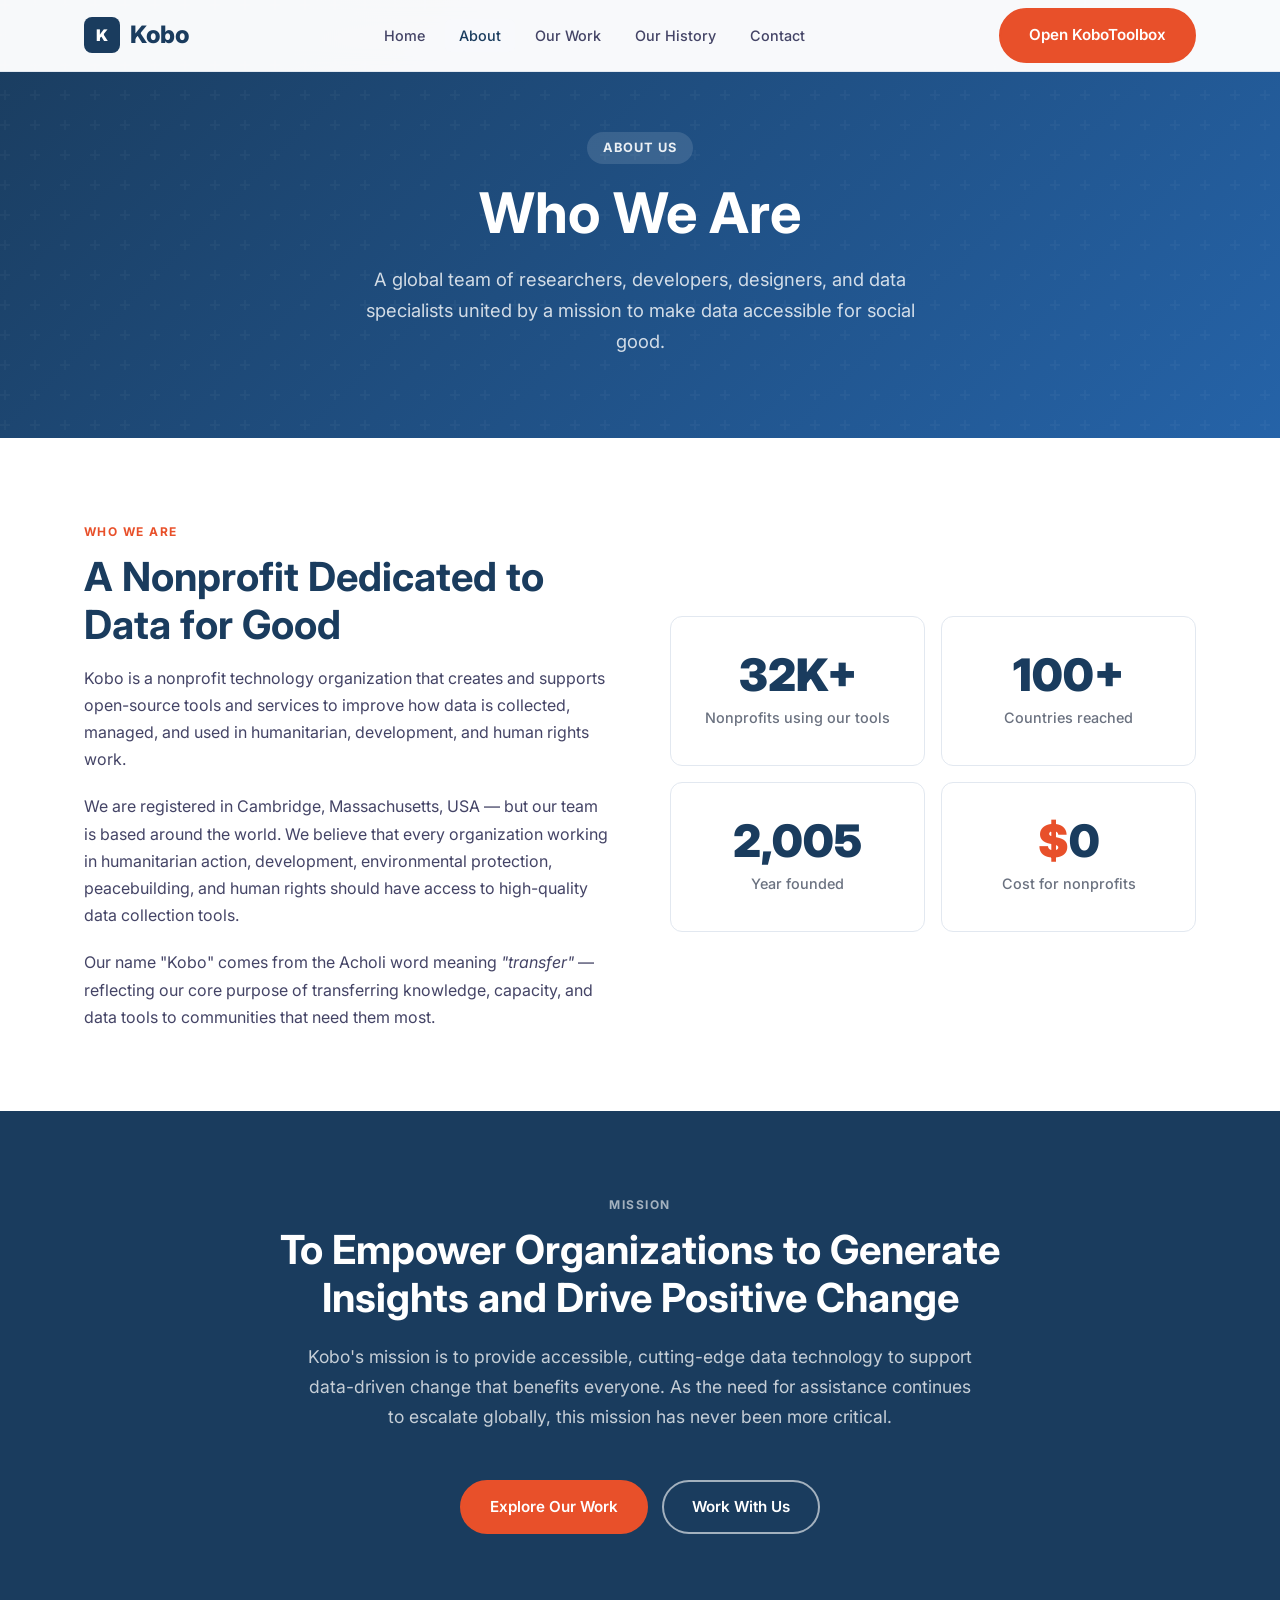
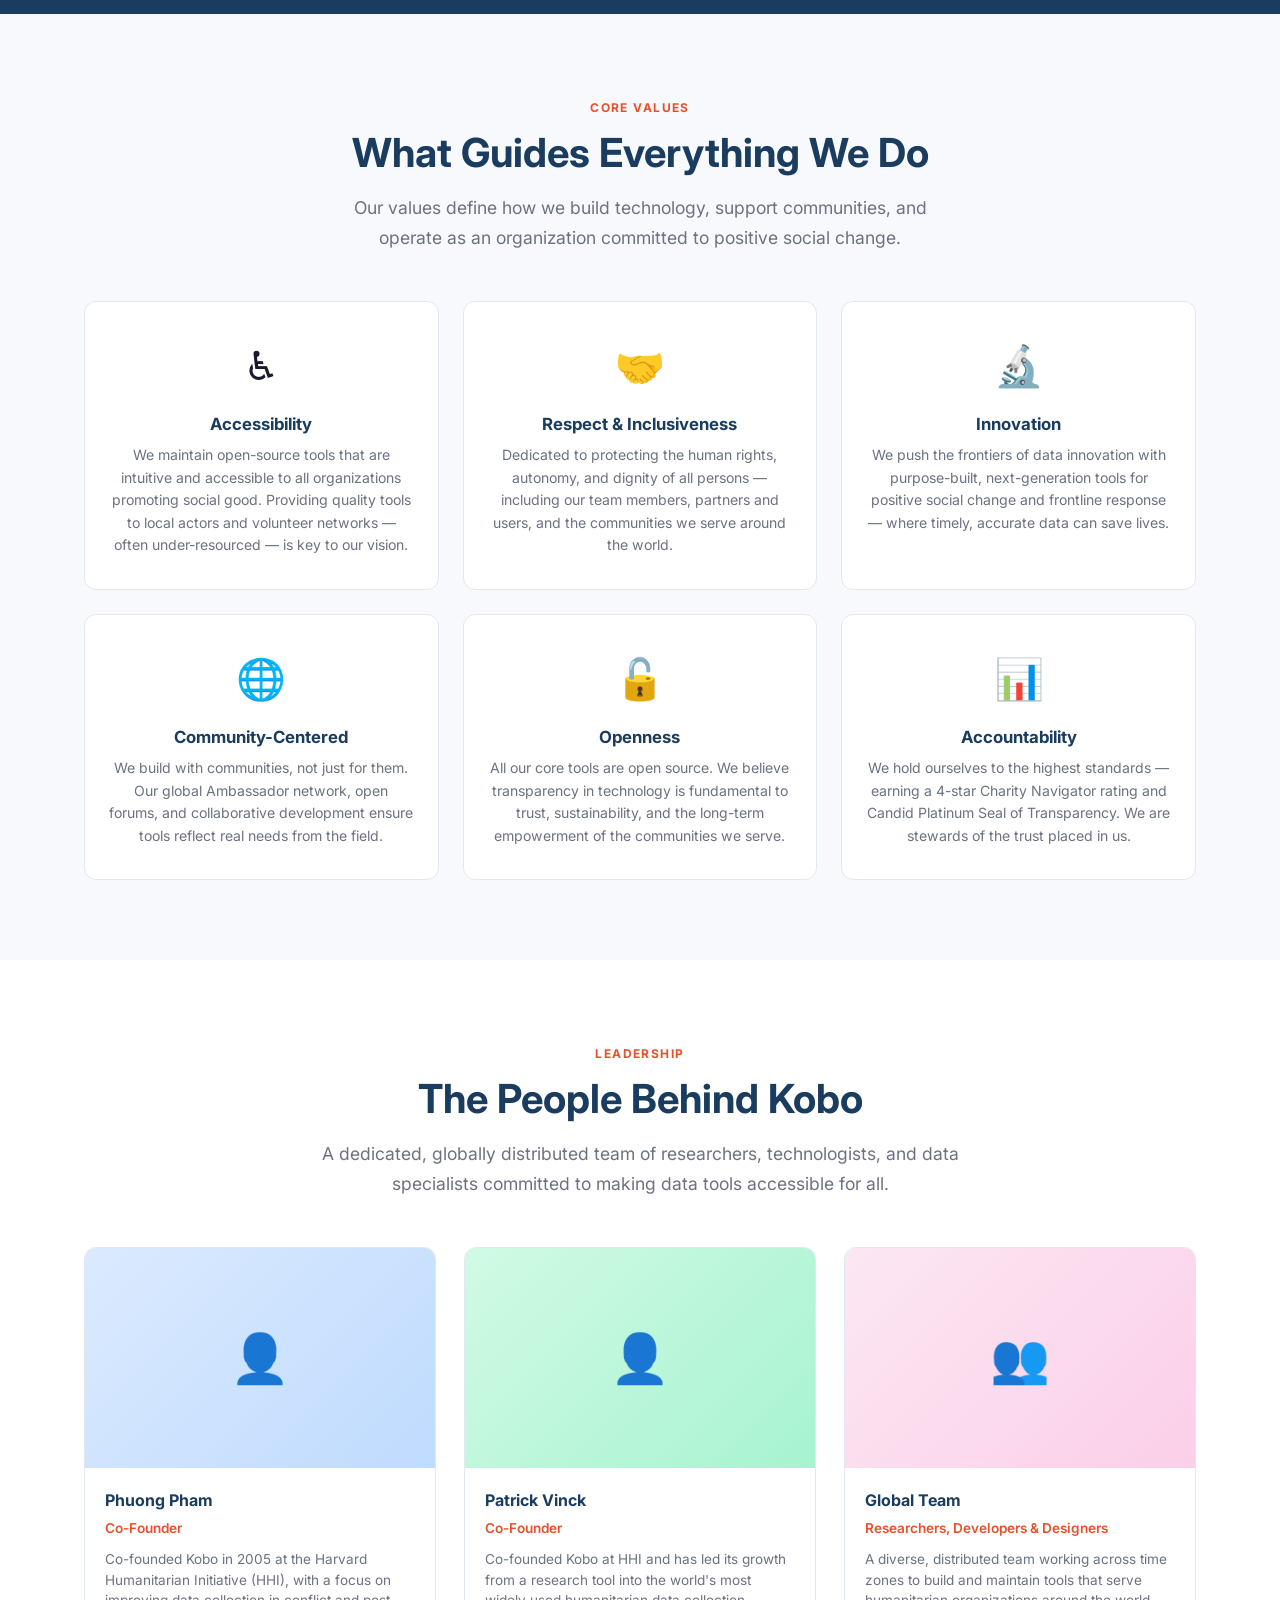
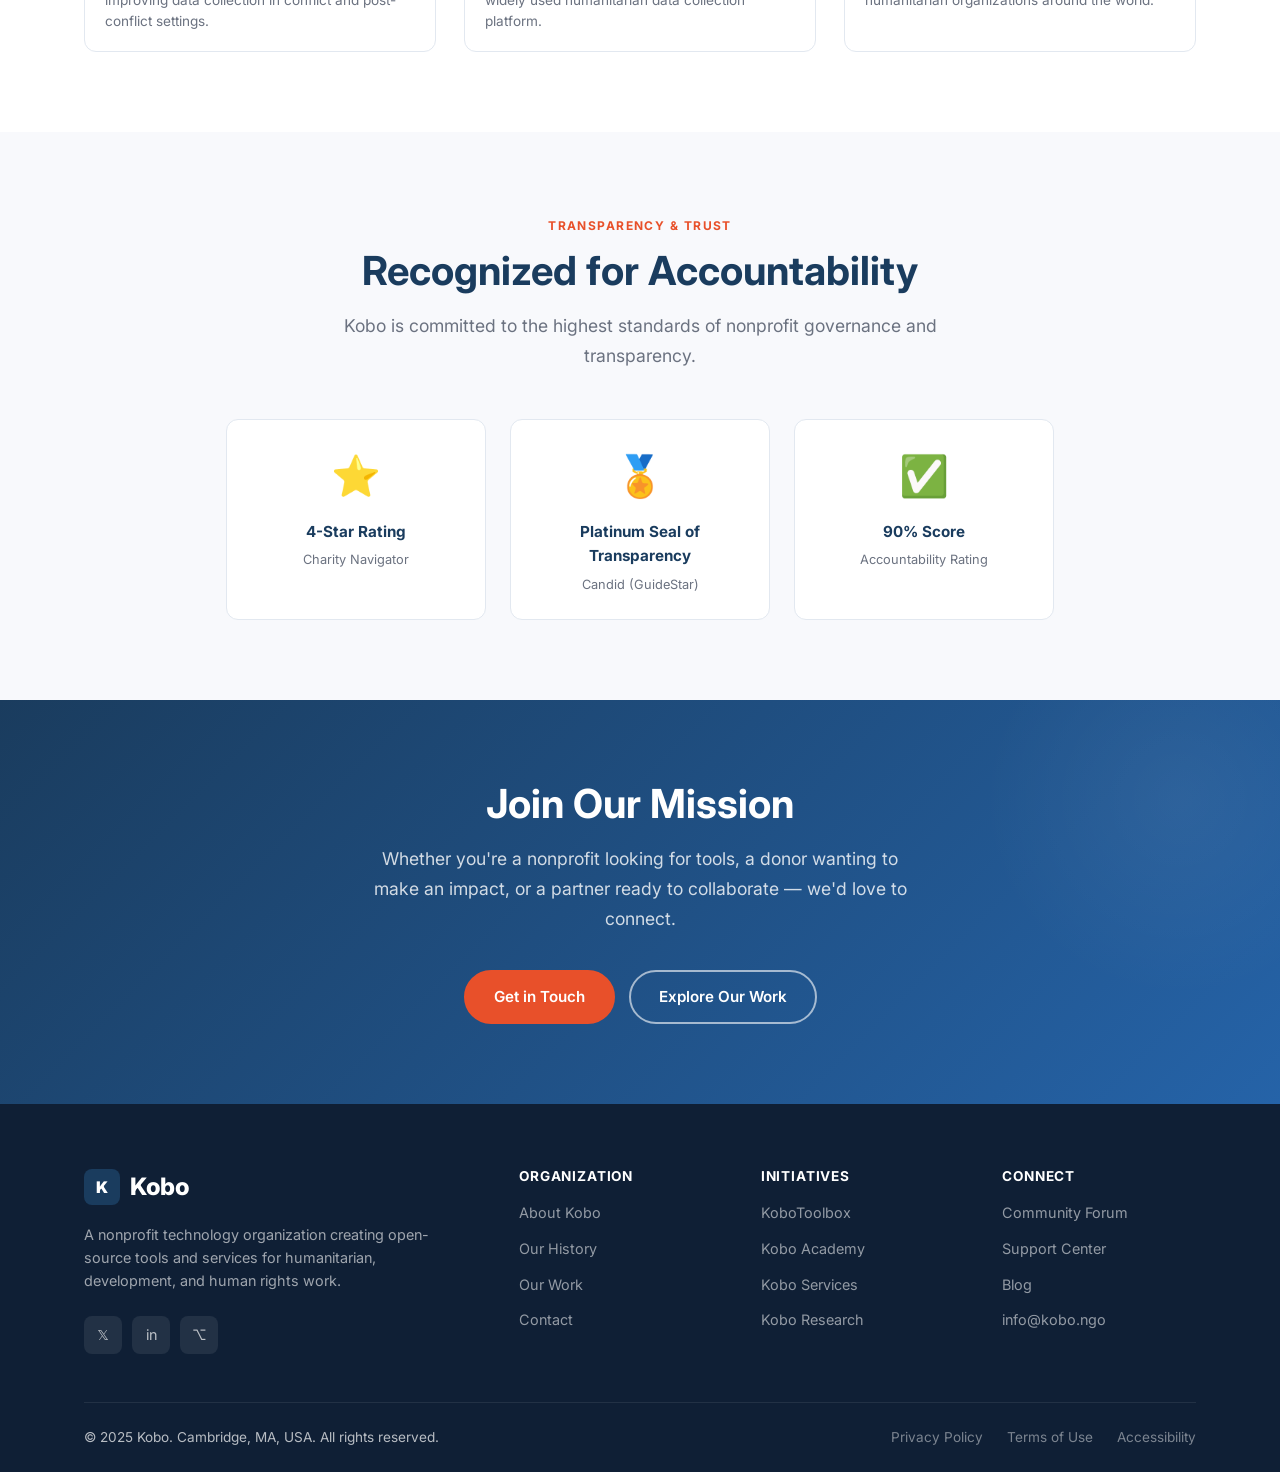
==== about.html @ 96805c30 "Build Kobo NGO website based on kobo.ngo content Multi-page static website with 5 pages matching the" ====
<!DOCTYPE html>
<html lang="en">
<head>
  <meta charset="UTF-8" />
  <meta name="viewport" content="width=device-width, initial-scale=1.0" />
  <title>About | Kobo — Data Technology for Social Good</title>
  <meta name="description" content="Learn about Kobo — a global nonprofit technology organization driving data-informed change in humanitarian, development, and human rights work." />
  <link rel="preconnect" href="https://fonts.googleapis.com" />
  <link href="https://fonts.googleapis.com/css2?family=Inter:wght@400;500;600;700;800;900&display=swap" rel="stylesheet" />
  <link rel="stylesheet" href="styles.css" />
</head>
<body>

  <!-- ===== NAVIGATION ===== -->
  <nav class="nav" id="nav">
    <div class="container nav-inner">
      <a href="index.html" class="nav-logo">
        <div class="nav-logo-icon">K</div>
        Kobo
      </a>
      <ul class="nav-links">
        <li><a href="index.html">Home</a></li>
        <li><a href="about.html" class="active">About</a></li>
        <li><a href="our-work.html">Our Work</a></li>
        <li><a href="history.html">Our History</a></li>
        <li><a href="contact.html">Contact</a></li>
      </ul>
      <div class="nav-cta">
        <a href="https://www.kobotoolbox.org" target="_blank" class="btn btn-primary">Open KoboToolbox</a>
      </div>
      <button class="nav-hamburger" id="hamburger" aria-label="Toggle navigation">
        <span></span><span></span><span></span>
      </button>
    </div>
  </nav>
  <div class="nav-mobile" id="mobileNav">
    <ul>
      <li><a href="index.html">Home</a></li>
      <li><a href="about.html">About</a></li>
      <li><a href="our-work.html">Our Work</a></li>
      <li><a href="history.html">Our History</a></li>
      <li><a href="contact.html">Contact</a></li>
    </ul>
    <a href="https://www.kobotoolbox.org" target="_blank" class="btn btn-primary">Open KoboToolbox</a>
  </div>

  <!-- ===== PAGE HERO ===== -->
  <section class="page-hero">
    <div class="container">
      <span class="page-hero-label">About Us</span>
      <h1>Who We Are</h1>
      <p>A global team of researchers, developers, designers, and data specialists united by a mission to make data accessible for social good.</p>
    </div>
  </section>

  <!-- ===== ABOUT INTRO ===== -->
  <section class="section">
    <div class="container">
      <div style="display: grid; grid-template-columns: 1fr 1fr; gap: 60px; align-items: center;">
        <div>
          <span class="section-label">Who We Are</span>
          <h2 class="section-heading">A Nonprofit Dedicated to Data for Good</h2>
          <p style="margin-bottom: 20px;">
            Kobo is a nonprofit technology organization that creates and supports open-source tools and services to improve how data is collected, managed, and used in humanitarian, development, and human rights work.
          </p>
          <p style="margin-bottom: 20px;">
            We are registered in Cambridge, Massachusetts, USA — but our team is based around the world. We believe that every organization working in humanitarian action, development, environmental protection, peacebuilding, and human rights should have access to high-quality data collection tools.
          </p>
          <p>
            Our name "Kobo" comes from the Acholi word meaning <em>"transfer"</em> — reflecting our core purpose of transferring knowledge, capacity, and data tools to communities that need them most.
          </p>
        </div>
        <div style="display: grid; grid-template-columns: 1fr 1fr; gap: 16px;">
          <div class="stat-card reveal">
            <div class="stat-number">32<span>K+</span></div>
            <div class="stat-label">Nonprofits using our tools</div>
          </div>
          <div class="stat-card reveal">
            <div class="stat-number">100<span>+</span></div>
            <div class="stat-label">Countries reached</div>
          </div>
          <div class="stat-card reveal">
            <div class="stat-number">2005</div>
            <div class="stat-label">Year founded</div>
          </div>
          <div class="stat-card reveal">
            <div class="stat-number"><span>$</span>0</div>
            <div class="stat-label">Cost for nonprofits</div>
          </div>
        </div>
      </div>
    </div>
  </section>

  <!-- ===== MISSION ===== -->
  <section class="section section--dark">
    <div class="container text-center">
      <span class="section-label" style="color: rgba(255,255,255,0.6);">Mission</span>
      <h2 style="color:#fff; max-width: 740px; margin: 0 auto 20px;">
        To Empower Organizations to Generate Insights and Drive Positive Change
      </h2>
      <p style="color: rgba(255,255,255,0.75); font-size: 1.1rem; max-width: 680px; margin: 0 auto 48px;">
        Kobo's mission is to provide accessible, cutting-edge data technology to support data-driven change that benefits everyone. As the need for assistance continues to escalate globally, this mission has never been more critical.
      </p>
      <div style="display: flex; gap: 14px; justify-content: center; flex-wrap: wrap;">
        <a href="our-work.html" class="btn btn-primary">Explore Our Work</a>
        <a href="contact.html" class="btn btn-outline-white">Work With Us</a>
      </div>
    </div>
  </section>

  <!-- ===== VALUES ===== -->
  <section class="section section--bg">
    <div class="container text-center">
      <span class="section-label">Core Values</span>
      <h2 class="section-heading">What Guides Everything We Do</h2>
      <p class="section-subheading">
        Our values define how we build technology, support communities, and operate as an organization committed to positive social change.
      </p>
      <div class="values-grid">
        <div class="value-card reveal">
          <div class="value-icon">♿</div>
          <h3 class="value-title">Accessibility</h3>
          <p class="value-description">
            We maintain open-source tools that are intuitive and accessible to all organizations promoting social good. Providing quality tools to local actors and volunteer networks — often under-resourced — is key to our vision.
          </p>
        </div>
        <div class="value-card reveal">
          <div class="value-icon">🤝</div>
          <h3 class="value-title">Respect &amp; Inclusiveness</h3>
          <p class="value-description">
            Dedicated to protecting the human rights, autonomy, and dignity of all persons — including our team members, partners and users, and the communities we serve around the world.
          </p>
        </div>
        <div class="value-card reveal">
          <div class="value-icon">🔬</div>
          <h3 class="value-title">Innovation</h3>
          <p class="value-description">
            We push the frontiers of data innovation with purpose-built, next-generation tools for positive social change and frontline response — where timely, accurate data can save lives.
          </p>
        </div>
        <div class="value-card reveal">
          <div class="value-icon">🌐</div>
          <h3 class="value-title">Community-Centered</h3>
          <p class="value-description">
            We build with communities, not just for them. Our global Ambassador network, open forums, and collaborative development ensure tools reflect real needs from the field.
          </p>
        </div>
        <div class="value-card reveal">
          <div class="value-icon">🔓</div>
          <h3 class="value-title">Openness</h3>
          <p class="value-description">
            All our core tools are open source. We believe transparency in technology is fundamental to trust, sustainability, and the long-term empowerment of the communities we serve.
          </p>
        </div>
        <div class="value-card reveal">
          <div class="value-icon">📊</div>
          <h3 class="value-title">Accountability</h3>
          <p class="value-description">
            We hold ourselves to the highest standards — earning a 4-star Charity Navigator rating and Candid Platinum Seal of Transparency. We are stewards of the trust placed in us.
          </p>
        </div>
      </div>
    </div>
  </section>

  <!-- ===== LEADERSHIP ===== -->
  <section class="section">
    <div class="container">
      <div class="text-center" style="margin-bottom: 48px;">
        <span class="section-label">Leadership</span>
        <h2 class="section-heading">The People Behind Kobo</h2>
        <p class="section-subheading">
          A dedicated, globally distributed team of researchers, technologists, and data specialists committed to making data tools accessible for all.
        </p>
      </div>
      <div class="team-grid">
        <div class="team-card reveal">
          <div class="team-card-img" style="background: linear-gradient(135deg, #dbeafe, #bfdbfe);">👤</div>
          <div class="team-card-body">
            <div class="team-card-name">Phuong Pham</div>
            <div class="team-card-role">Co-Founder</div>
            <p class="team-card-bio">
              Co-founded Kobo in 2005 at the Harvard Humanitarian Initiative (HHI), with a focus on improving data collection in conflict and post-conflict settings.
            </p>
          </div>
        </div>
        <div class="team-card reveal">
          <div class="team-card-img" style="background: linear-gradient(135deg, #d1fae5, #a7f3d0);">👤</div>
          <div class="team-card-body">
            <div class="team-card-name">Patrick Vinck</div>
            <div class="team-card-role">Co-Founder</div>
            <p class="team-card-bio">
              Co-founded Kobo at HHI and has led its growth from a research tool into the world's most widely used humanitarian data collection platform.
            </p>
          </div>
        </div>
        <div class="team-card reveal">
          <div class="team-card-img" style="background: linear-gradient(135deg, #fce7f3, #fbcfe8);">👥</div>
          <div class="team-card-body">
            <div class="team-card-name">Global Team</div>
            <div class="team-card-role">Researchers, Developers &amp; Designers</div>
            <p class="team-card-bio">
              A diverse, distributed team working across time zones to build and maintain tools that serve humanitarian organizations around the world.
            </p>
          </div>
        </div>
      </div>
    </div>
  </section>

  <!-- ===== CERTIFICATIONS ===== -->
  <section class="section section--bg">
    <div class="container text-center">
      <span class="section-label">Transparency &amp; Trust</span>
      <h2 class="section-heading">Recognized for Accountability</h2>
      <p class="section-subheading">
        Kobo is committed to the highest standards of nonprofit governance and transparency.
      </p>
      <div class="cert-grid">
        <div class="cert-card reveal">
          <div class="cert-icon">⭐</div>
          <div class="cert-title">4-Star Rating</div>
          <div class="cert-subtitle">Charity Navigator</div>
        </div>
        <div class="cert-card reveal">
          <div class="cert-icon">🏅</div>
          <div class="cert-title">Platinum Seal of Transparency</div>
          <div class="cert-subtitle">Candid (GuideStar)</div>
        </div>
        <div class="cert-card reveal">
          <div class="cert-icon">✅</div>
          <div class="cert-title">90% Score</div>
          <div class="cert-subtitle">Accountability Rating</div>
        </div>
      </div>
    </div>
  </section>

  <!-- ===== CTA ===== -->
  <section class="cta-section">
    <div class="container">
      <h2>Join Our Mission</h2>
      <p>Whether you're a nonprofit looking for tools, a donor wanting to make an impact, or a partner ready to collaborate — we'd love to connect.</p>
      <div class="cta-actions">
        <a href="contact.html" class="btn btn-primary">Get in Touch</a>
        <a href="our-work.html" class="btn btn-outline-white">Explore Our Work</a>
      </div>
    </div>
  </section>

  <!-- ===== FOOTER ===== -->
  <footer class="footer">
    <div class="container">
      <div class="footer-grid">
        <div class="footer-brand">
          <a href="index.html" class="nav-logo">
            <div class="nav-logo-icon">K</div>
            Kobo
          </a>
          <p>A nonprofit technology organization creating open-source tools and services for humanitarian, development, and human rights work.</p>
          <div class="footer-social">
            <a href="https://twitter.com/KoboToolbox" target="_blank" title="Twitter/X">𝕏</a>
            <a href="https://www.linkedin.com/company/kobotoolbox" target="_blank" title="LinkedIn">in</a>
            <a href="https://github.com/kobotoolbox" target="_blank" title="GitHub">⌥</a>
          </div>
        </div>
        <div class="footer-col">
          <h5>Organization</h5>
          <ul>
            <li><a href="about.html">About Kobo</a></li>
            <li><a href="history.html">Our History</a></li>
            <li><a href="our-work.html">Our Work</a></li>
            <li><a href="contact.html">Contact</a></li>
          </ul>
        </div>
        <div class="footer-col">
          <h5>Initiatives</h5>
          <ul>
            <li><a href="https://www.kobotoolbox.org" target="_blank">KoboToolbox</a></li>
            <li><a href="our-work.html#kobo-academy">Kobo Academy</a></li>
            <li><a href="our-work.html#kobo-services">Kobo Services</a></li>
            <li><a href="our-work.html#kobo-research">Kobo Research</a></li>
          </ul>
        </div>
        <div class="footer-col">
          <h5>Connect</h5>
          <ul>
            <li><a href="https://community.kobotoolbox.org" target="_blank">Community Forum</a></li>
            <li><a href="https://support.kobotoolbox.org" target="_blank">Support Center</a></li>
            <li><a href="https://www.kobotoolbox.org/blog" target="_blank">Blog</a></li>
            <li><a href="contact.html">info@kobo.ngo</a></li>
          </ul>
        </div>
      </div>
      <div class="footer-bottom">
        <span>© 2025 Kobo. Cambridge, MA, USA. All rights reserved.</span>
        <div class="footer-bottom-links">
          <a href="#">Privacy Policy</a>
          <a href="#">Terms of Use</a>
          <a href="#">Accessibility</a>
        </div>
      </div>
    </div>
  </footer>

  <script src="script.js"></script>
</body>
</html>
---- styles.css ----
/* ===========================
   Kobo NGO Website Styles
   =========================== */

:root {
  --primary: #1a3c5e;
  --primary-light: #2563a8;
  --accent: #e8502a;
  --accent-light: #f07050;
  --text-dark: #1a1a2e;
  --text-mid: #444466;
  --text-light: #6b7280;
  --bg-light: #f8f9fc;
  --bg-white: #ffffff;
  --border: #e2e8f0;
  --shadow: 0 4px 24px rgba(26, 60, 94, 0.08);
  --shadow-lg: 0 12px 40px rgba(26, 60, 94, 0.14);
  --radius: 12px;
  --radius-sm: 6px;
  --transition: 0.25s ease;
  --max-width: 1160px;
  --nav-height: 72px;
}

*, *::before, *::after {
  box-sizing: border-box;
  margin: 0;
  padding: 0;
}

html {
  scroll-behavior: smooth;
}

body {
  font-family: 'Inter', 'Segoe UI', system-ui, -apple-system, sans-serif;
  color: var(--text-dark);
  background: var(--bg-white);
  line-height: 1.6;
  -webkit-font-smoothing: antialiased;
}

a {
  color: inherit;
  text-decoration: none;
}

img {
  max-width: 100%;
  display: block;
}

/* ===========================
   Typography
   =========================== */

h1, h2, h3, h4, h5 {
  line-height: 1.2;
  font-weight: 700;
}

h1 { font-size: clamp(2rem, 5vw, 3.5rem); }
h2 { font-size: clamp(1.6rem, 3.5vw, 2.5rem); }
h3 { font-size: clamp(1.2rem, 2.5vw, 1.6rem); }
h4 { font-size: 1.1rem; }

p {
  color: var(--text-mid);
  font-size: 1rem;
  line-height: 1.7;
}

/* ===========================
   Layout Utilities
   =========================== */

.container {
  max-width: var(--max-width);
  margin: 0 auto;
  padding: 0 24px;
}

.section {
  padding: 80px 0;
}

.section--bg {
  background: var(--bg-light);
}

.section--dark {
  background: var(--primary);
  color: #fff;
}

.section--dark p {
  color: rgba(255,255,255,0.8);
}

.section-label {
  display: inline-block;
  font-size: 0.75rem;
  font-weight: 700;
  letter-spacing: 0.12em;
  text-transform: uppercase;
  color: var(--accent);
  margin-bottom: 12px;
}

.section-heading {
  color: var(--primary);
  margin-bottom: 16px;
}

.section--dark .section-heading {
  color: #fff;
}

.section-subheading {
  font-size: 1.1rem;
  color: var(--text-light);
  max-width: 640px;
  margin-bottom: 48px;
}

.section--dark .section-subheading {
  color: rgba(255,255,255,0.75);
}

.text-center {
  text-align: center;
}

.text-center .section-subheading {
  margin-left: auto;
  margin-right: auto;
}

/* ===========================
   Buttons
   =========================== */

.btn {
  display: inline-flex;
  align-items: center;
  gap: 8px;
  padding: 13px 28px;
  border-radius: 50px;
  font-weight: 600;
  font-size: 0.95rem;
  cursor: pointer;
  border: 2px solid transparent;
  transition: all var(--transition);
  white-space: nowrap;
}

.btn-primary {
  background: var(--accent);
  color: #fff;
  border-color: var(--accent);
}

.btn-primary:hover {
  background: var(--accent-light);
  border-color: var(--accent-light);
  transform: translateY(-2px);
  box-shadow: 0 8px 20px rgba(232, 80, 42, 0.35);
}

.btn-outline {
  background: transparent;
  color: var(--primary);
  border-color: var(--primary);
}

.btn-outline:hover {
  background: var(--primary);
  color: #fff;
  transform: translateY(-2px);
}

.btn-outline-white {
  background: transparent;
  color: #fff;
  border-color: rgba(255,255,255,0.6);
}

.btn-outline-white:hover {
  background: rgba(255,255,255,0.12);
  border-color: #fff;
}

/* ===========================
   Navigation
   =========================== */

.nav {
  position: fixed;
  top: 0;
  left: 0;
  right: 0;
  z-index: 1000;
  height: var(--nav-height);
  background: rgba(255,255,255,0.97);
  backdrop-filter: blur(12px);
  border-bottom: 1px solid var(--border);
  transition: box-shadow var(--transition);
}

.nav.scrolled {
  box-shadow: var(--shadow);
}

.nav-inner {
  display: flex;
  align-items: center;
  justify-content: space-between;
  height: 100%;
}

.nav-logo {
  display: flex;
  align-items: center;
  gap: 10px;
  font-weight: 800;
  font-size: 1.5rem;
  color: var(--primary);
  letter-spacing: -0.02em;
}

.nav-logo-icon {
  width: 36px;
  height: 36px;
  background: var(--primary);
  border-radius: 8px;
  display: flex;
  align-items: center;
  justify-content: center;
  color: #fff;
  font-size: 1rem;
  font-weight: 900;
}

.nav-links {
  display: flex;
  align-items: center;
  gap: 6px;
  list-style: none;
}

.nav-links a {
  padding: 8px 14px;
  border-radius: var(--radius-sm);
  font-size: 0.9rem;
  font-weight: 500;
  color: var(--text-mid);
  transition: all var(--transition);
}

.nav-links a:hover,
.nav-links a.active {
  color: var(--primary);
  background: var(--bg-light);
}

.nav-cta {
  display: flex;
  align-items: center;
  gap: 12px;
}

.nav-hamburger {
  display: none;
  flex-direction: column;
  gap: 5px;
  cursor: pointer;
  padding: 8px;
  border: none;
  background: none;
}

.nav-hamburger span {
  display: block;
  width: 24px;
  height: 2px;
  background: var(--primary);
  border-radius: 2px;
  transition: all var(--transition);
}

/* Mobile nav */
.nav-mobile {
  display: none;
  position: fixed;
  top: var(--nav-height);
  left: 0;
  right: 0;
  background: #fff;
  border-bottom: 1px solid var(--border);
  padding: 16px 24px 24px;
  z-index: 999;
  box-shadow: var(--shadow-lg);
}

.nav-mobile.open {
  display: block;
}

.nav-mobile ul {
  list-style: none;
  display: flex;
  flex-direction: column;
  gap: 4px;
}

.nav-mobile a {
  display: block;
  padding: 12px 16px;
  border-radius: var(--radius-sm);
  font-size: 1rem;
  font-weight: 500;
  color: var(--text-mid);
  transition: all var(--transition);
}

.nav-mobile a:hover {
  background: var(--bg-light);
  color: var(--primary);
}

.nav-mobile .btn {
  width: 100%;
  justify-content: center;
  margin-top: 12px;
}

/* ===========================
   Hero Section
   =========================== */

.hero {
  min-height: 100vh;
  display: flex;
  align-items: center;
  padding-top: var(--nav-height);
  background: linear-gradient(135deg, #f0f4f8 0%, #e8f0fb 50%, #f0e8f0 100%);
  position: relative;
  overflow: hidden;
}

.hero::before {
  content: '';
  position: absolute;
  top: -200px;
  right: -200px;
  width: 700px;
  height: 700px;
  background: radial-gradient(circle, rgba(37, 99, 168, 0.08) 0%, transparent 70%);
  pointer-events: none;
}

.hero::after {
  content: '';
  position: absolute;
  bottom: -100px;
  left: -100px;
  width: 500px;
  height: 500px;
  background: radial-gradient(circle, rgba(232, 80, 42, 0.06) 0%, transparent 70%);
  pointer-events: none;
}

.hero-grid {
  display: grid;
  grid-template-columns: 1fr 1fr;
  gap: 60px;
  align-items: center;
  padding: 80px 0;
}

.hero-tag {
  display: inline-flex;
  align-items: center;
  gap: 8px;
  background: rgba(232, 80, 42, 0.1);
  color: var(--accent);
  border-radius: 50px;
  padding: 6px 14px;
  font-size: 0.8rem;
  font-weight: 700;
  letter-spacing: 0.05em;
  text-transform: uppercase;
  margin-bottom: 20px;
}

.hero-title {
  color: var(--primary);
  margin-bottom: 20px;
}

.hero-title span {
  color: var(--accent);
  position: relative;
}

.hero-description {
  font-size: 1.15rem;
  color: var(--text-mid);
  margin-bottom: 36px;
  max-width: 520px;
}

.hero-actions {
  display: flex;
  gap: 14px;
  flex-wrap: wrap;
  margin-bottom: 48px;
}

.hero-stats {
  display: flex;
  gap: 32px;
  padding-top: 32px;
  border-top: 1px solid var(--border);
}

.hero-stat-number {
  font-size: 1.8rem;
  font-weight: 800;
  color: var(--primary);
  line-height: 1;
}

.hero-stat-label {
  font-size: 0.8rem;
  color: var(--text-light);
  margin-top: 4px;
}

.hero-visual {
  position: relative;
}

.hero-card {
  background: #fff;
  border-radius: 20px;
  padding: 32px;
  box-shadow: var(--shadow-lg);
  position: relative;
  z-index: 1;
}

.hero-card-header {
  display: flex;
  align-items: center;
  gap: 12px;
  margin-bottom: 24px;
  padding-bottom: 20px;
  border-bottom: 1px solid var(--border);
}

.hero-card-icon {
  width: 48px;
  height: 48px;
  background: linear-gradient(135deg, var(--primary), var(--primary-light));
  border-radius: 12px;
  display: flex;
  align-items: center;
  justify-content: center;
  color: #fff;
  font-size: 1.3rem;
}

.hero-card-title {
  font-size: 1rem;
  font-weight: 700;
  color: var(--primary);
}

.hero-card-subtitle {
  font-size: 0.8rem;
  color: var(--text-light);
}

.hero-card-stat {
  text-align: center;
  padding: 16px;
  background: var(--bg-light);
  border-radius: var(--radius);
  margin-bottom: 12px;
}

.hero-card-stat-number {
  font-size: 2rem;
  font-weight: 800;
  color: var(--primary);
}

.hero-card-stat-label {
  font-size: 0.8rem;
  color: var(--text-light);
}

.hero-card-tags {
  display: flex;
  flex-wrap: wrap;
  gap: 8px;
  margin-top: 20px;
}

.hero-card-tag {
  background: rgba(37, 99, 168, 0.08);
  color: var(--primary-light);
  padding: 4px 12px;
  border-radius: 50px;
  font-size: 0.75rem;
  font-weight: 600;
}

.hero-floating {
  position: absolute;
  background: #fff;
  border-radius: 12px;
  padding: 12px 18px;
  box-shadow: var(--shadow-lg);
  display: flex;
  align-items: center;
  gap: 10px;
  font-size: 0.85rem;
  font-weight: 600;
  color: var(--text-dark);
}

.hero-floating-1 {
  top: -20px;
  right: -20px;
}

.hero-floating-2 {
  bottom: -20px;
  left: -20px;
}

.hero-floating-icon {
  font-size: 1.3rem;
}

/* ===========================
   Trust Bar
   =========================== */

.trust-bar {
  background: var(--primary);
  padding: 28px 0;
}

.trust-bar-inner {
  display: flex;
  align-items: center;
  gap: 40px;
  overflow: hidden;
}

.trust-bar-label {
  color: rgba(255,255,255,0.6);
  font-size: 0.8rem;
  font-weight: 600;
  letter-spacing: 0.08em;
  text-transform: uppercase;
  white-space: nowrap;
  flex-shrink: 0;
}

.trust-bar-logos {
  display: flex;
  align-items: center;
  gap: 40px;
  flex-wrap: wrap;
}

.trust-bar-logo {
  color: rgba(255,255,255,0.7);
  font-size: 0.9rem;
  font-weight: 600;
  white-space: nowrap;
  transition: color var(--transition);
}

.trust-bar-logo:hover {
  color: #fff;
}

/* ===========================
   Stats Section
   =========================== */

.stats-grid {
  display: grid;
  grid-template-columns: repeat(4, 1fr);
  gap: 32px;
}

.stat-card {
  text-align: center;
  padding: 36px 24px;
  background: #fff;
  border-radius: var(--radius);
  border: 1px solid var(--border);
  transition: all var(--transition);
}

.stat-card:hover {
  box-shadow: var(--shadow);
  transform: translateY(-4px);
}

.stat-number {
  font-size: 2.8rem;
  font-weight: 900;
  color: var(--primary);
  line-height: 1;
  margin-bottom: 8px;
}

.stat-number span {
  color: var(--accent);
}

.stat-label {
  font-size: 0.9rem;
  color: var(--text-light);
  font-weight: 500;
}

/* ===========================
   Initiatives / Cards
   =========================== */

.initiatives-grid {
  display: grid;
  grid-template-columns: repeat(2, 1fr);
  gap: 28px;
}

.initiative-card {
  background: #fff;
  border-radius: var(--radius);
  padding: 36px;
  border: 1px solid var(--border);
  transition: all var(--transition);
  position: relative;
  overflow: hidden;
}

.initiative-card::before {
  content: '';
  position: absolute;
  top: 0;
  left: 0;
  right: 0;
  height: 4px;
  background: var(--accent);
  transform: scaleX(0);
  transition: transform var(--transition);
  transform-origin: left;
}

.initiative-card:hover {
  box-shadow: var(--shadow-lg);
  transform: translateY(-4px);
  border-color: transparent;
}

.initiative-card:hover::before {
  transform: scaleX(1);
}

.initiative-icon {
  width: 56px;
  height: 56px;
  border-radius: 14px;
  display: flex;
  align-items: center;
  justify-content: center;
  font-size: 1.5rem;
  margin-bottom: 20px;
}

.initiative-icon-1 { background: rgba(37, 99, 168, 0.1); }
.initiative-icon-2 { background: rgba(232, 80, 42, 0.1); }
.initiative-icon-3 { background: rgba(16, 185, 129, 0.1); }
.initiative-icon-4 { background: rgba(139, 92, 246, 0.1); }

.initiative-title {
  color: var(--primary);
  font-size: 1.2rem;
  margin-bottom: 10px;
}

.initiative-description {
  color: var(--text-light);
  font-size: 0.95rem;
  margin-bottom: 20px;
}

.initiative-link {
  display: inline-flex;
  align-items: center;
  gap: 6px;
  color: var(--accent);
  font-weight: 600;
  font-size: 0.9rem;
  transition: gap var(--transition);
}

.initiative-link:hover {
  gap: 10px;
}

/* ===========================
   Mission Section
   =========================== */

.mission-grid {
  display: grid;
  grid-template-columns: 1fr 1fr;
  gap: 60px;
  align-items: center;
}

.mission-content h2 {
  color: #fff;
  margin-bottom: 20px;
}

.mission-values {
  display: flex;
  flex-direction: column;
  gap: 20px;
  margin-top: 32px;
}

.mission-value {
  display: flex;
  gap: 16px;
  align-items: flex-start;
}

.mission-value-icon {
  width: 40px;
  height: 40px;
  background: rgba(255,255,255,0.12);
  border-radius: 10px;
  display: flex;
  align-items: center;
  justify-content: center;
  font-size: 1.1rem;
  flex-shrink: 0;
}

.mission-value h4 {
  color: #fff;
  margin-bottom: 4px;
}

.mission-value p {
  font-size: 0.9rem;
  color: rgba(255,255,255,0.7);
}

.mission-visual {
  display: grid;
  grid-template-columns: 1fr 1fr;
  gap: 16px;
}

.mission-box {
  background: rgba(255,255,255,0.08);
  border: 1px solid rgba(255,255,255,0.12);
  border-radius: var(--radius);
  padding: 24px;
  text-align: center;
}

.mission-box-number {
  font-size: 2rem;
  font-weight: 800;
  color: #fff;
  line-height: 1;
  margin-bottom: 6px;
}

.mission-box-label {
  font-size: 0.8rem;
  color: rgba(255,255,255,0.65);
}

/* ===========================
   Team / People
   =========================== */

.team-grid {
  display: grid;
  grid-template-columns: repeat(3, 1fr);
  gap: 28px;
}

.team-card {
  background: #fff;
  border-radius: var(--radius);
  overflow: hidden;
  border: 1px solid var(--border);
  transition: all var(--transition);
}

.team-card:hover {
  box-shadow: var(--shadow);
  transform: translateY(-4px);
}

.team-card-img {
  width: 100%;
  height: 220px;
  object-fit: cover;
  background: linear-gradient(135deg, #dbeafe, #e0e7ff);
  display: flex;
  align-items: center;
  justify-content: center;
  font-size: 3rem;
}

.team-card-body {
  padding: 20px;
}

.team-card-name {
  font-size: 1rem;
  font-weight: 700;
  color: var(--primary);
  margin-bottom: 4px;
}

.team-card-role {
  font-size: 0.85rem;
  color: var(--accent);
  font-weight: 600;
  margin-bottom: 10px;
}

.team-card-bio {
  font-size: 0.85rem;
  color: var(--text-light);
  line-height: 1.5;
}

/* ===========================
   Timeline
   =========================== */

.timeline {
  position: relative;
  max-width: 800px;
  margin: 0 auto;
}

.timeline::before {
  content: '';
  position: absolute;
  left: 50%;
  top: 0;
  bottom: 0;
  width: 2px;
  background: var(--border);
  transform: translateX(-50%);
}

.timeline-item {
  display: flex;
  gap: 40px;
  margin-bottom: 48px;
  position: relative;
}

.timeline-item:nth-child(odd) {
  flex-direction: row;
}

.timeline-item:nth-child(even) {
  flex-direction: row-reverse;
}

.timeline-content {
  flex: 1;
  background: #fff;
  border: 1px solid var(--border);
  border-radius: var(--radius);
  padding: 24px;
  position: relative;
  transition: all var(--transition);
}

.timeline-content:hover {
  box-shadow: var(--shadow);
}

.timeline-year {
  display: inline-block;
  background: var(--accent);
  color: #fff;
  font-weight: 700;
  font-size: 0.8rem;
  padding: 3px 10px;
  border-radius: 50px;
  margin-bottom: 10px;
}

.timeline-title {
  color: var(--primary);
  font-size: 1rem;
  margin-bottom: 8px;
}

.timeline-body {
  font-size: 0.9rem;
  color: var(--text-light);
}

.timeline-dot {
  position: absolute;
  left: 50%;
  top: 24px;
  width: 14px;
  height: 14px;
  background: var(--primary);
  border: 3px solid #fff;
  border-radius: 50%;
  transform: translateX(-50%);
  box-shadow: 0 0 0 3px var(--border);
  z-index: 1;
}

.timeline-spacer {
  flex: 1;
}

/* ===========================
   Values Grid
   =========================== */

.values-grid {
  display: grid;
  grid-template-columns: repeat(3, 1fr);
  gap: 24px;
}

.value-card {
  background: #fff;
  border: 1px solid var(--border);
  border-radius: var(--radius);
  padding: 32px 24px;
  text-align: center;
  transition: all var(--transition);
}

.value-card:hover {
  box-shadow: var(--shadow);
  transform: translateY(-4px);
}

.value-icon {
  font-size: 2.5rem;
  margin-bottom: 16px;
}

.value-title {
  color: var(--primary);
  font-size: 1.05rem;
  margin-bottom: 10px;
}

.value-description {
  font-size: 0.88rem;
  color: var(--text-light);
  line-height: 1.6;
}

/* ===========================
   Partners
   =========================== */

.partners-grid {
  display: grid;
  grid-template-columns: repeat(4, 1fr);
  gap: 20px;
}

.partner-card {
  background: #fff;
  border: 1px solid var(--border);
  border-radius: var(--radius);
  padding: 24px 20px;
  text-align: center;
  font-weight: 600;
  font-size: 0.9rem;
  color: var(--text-mid);
  transition: all var(--transition);
}

.partner-card:hover {
  box-shadow: var(--shadow);
  color: var(--primary);
  border-color: var(--primary-light);
}

/* ===========================
   CTA Section
   =========================== */

.cta-section {
  background: linear-gradient(135deg, var(--primary) 0%, var(--primary-light) 100%);
  padding: 80px 0;
  text-align: center;
  position: relative;
  overflow: hidden;
}

.cta-section::before {
  content: '';
  position: absolute;
  top: -100px;
  right: -100px;
  width: 400px;
  height: 400px;
  background: radial-gradient(circle, rgba(255,255,255,0.05) 0%, transparent 70%);
}

.cta-section h2 {
  color: #fff;
  margin-bottom: 16px;
}

.cta-section p {
  color: rgba(255,255,255,0.8);
  font-size: 1.1rem;
  margin-bottom: 36px;
  max-width: 560px;
  margin-left: auto;
  margin-right: auto;
}

.cta-actions {
  display: flex;
  gap: 14px;
  justify-content: center;
  flex-wrap: wrap;
}

/* ===========================
   Certifications
   =========================== */

.cert-grid {
  display: flex;
  gap: 24px;
  justify-content: center;
  flex-wrap: wrap;
}

.cert-card {
  background: #fff;
  border: 1px solid var(--border);
  border-radius: var(--radius);
  padding: 24px 32px;
  text-align: center;
  flex: 1;
  min-width: 200px;
  max-width: 260px;
}

.cert-icon {
  font-size: 2.5rem;
  margin-bottom: 12px;
}

.cert-title {
  font-weight: 700;
  color: var(--primary);
  margin-bottom: 6px;
  font-size: 0.95rem;
}

.cert-subtitle {
  font-size: 0.8rem;
  color: var(--text-light);
}

/* ===========================
   Contact Page
   =========================== */

.contact-grid {
  display: grid;
  grid-template-columns: 1fr 1.4fr;
  gap: 60px;
  align-items: start;
}

.contact-info h3 {
  color: var(--primary);
  margin-bottom: 16px;
}

.contact-item {
  display: flex;
  gap: 14px;
  align-items: flex-start;
  margin-bottom: 24px;
}

.contact-item-icon {
  width: 44px;
  height: 44px;
  background: rgba(37, 99, 168, 0.08);
  border-radius: 10px;
  display: flex;
  align-items: center;
  justify-content: center;
  font-size: 1.1rem;
  flex-shrink: 0;
}

.contact-item h4 {
  color: var(--primary);
  font-size: 0.95rem;
  margin-bottom: 4px;
}

.contact-item p {
  font-size: 0.9rem;
  color: var(--text-light);
}

.contact-item a {
  color: var(--accent);
  font-weight: 600;
}

.contact-form {
  background: #fff;
  border: 1px solid var(--border);
  border-radius: var(--radius);
  padding: 40px;
}

.form-group {
  margin-bottom: 20px;
}

.form-group label {
  display: block;
  font-size: 0.9rem;
  font-weight: 600;
  color: var(--text-dark);
  margin-bottom: 6px;
}

.form-group input,
.form-group textarea,
.form-group select {
  width: 100%;
  padding: 12px 16px;
  border: 1.5px solid var(--border);
  border-radius: var(--radius-sm);
  font-size: 0.95rem;
  font-family: inherit;
  color: var(--text-dark);
  background: #fff;
  transition: border-color var(--transition);
  outline: none;
}

.form-group input:focus,
.form-group textarea:focus,
.form-group select:focus {
  border-color: var(--primary-light);
  box-shadow: 0 0 0 3px rgba(37, 99, 168, 0.1);
}

.form-group textarea {
  resize: vertical;
  min-height: 120px;
}

.form-row {
  display: grid;
  grid-template-columns: 1fr 1fr;
  gap: 16px;
}

/* ===========================
   Page Hero (inner pages)
   =========================== */

.page-hero {
  background: linear-gradient(135deg, var(--primary) 0%, var(--primary-light) 100%);
  padding: calc(var(--nav-height) + 60px) 0 80px;
  text-align: center;
  position: relative;
  overflow: hidden;
}

.page-hero::before {
  content: '';
  position: absolute;
  top: 0;
  left: 0;
  right: 0;
  bottom: 0;
  background: url("data:image/svg+xml,%3Csvg width='60' height='60' viewBox='0 0 60 60' xmlns='http://www.w3.org/2000/svg'%3E%3Cg fill='none' fill-rule='evenodd'%3E%3Cg fill='%23ffffff' fill-opacity='0.03'%3E%3Cpath d='M36 34v-4h-2v4h-4v2h4v4h2v-4h4v-2h-4zm0-30V0h-2v4h-4v2h4v4h2V6h4V4h-4zM6 34v-4H4v4H0v2h4v4h2v-4h4v-2H6zM6 4V0H4v4H0v2h4v4h2V6h4V4H6z'/%3E%3C/g%3E%3C/g%3E%3C/svg%3E");
}

.page-hero-label {
  display: inline-block;
  background: rgba(255,255,255,0.12);
  color: rgba(255,255,255,0.9);
  border-radius: 50px;
  padding: 6px 16px;
  font-size: 0.8rem;
  font-weight: 700;
  letter-spacing: 0.08em;
  text-transform: uppercase;
  margin-bottom: 16px;
}

.page-hero h1 {
  color: #fff;
  margin-bottom: 16px;
}

.page-hero p {
  color: rgba(255,255,255,0.8);
  font-size: 1.15rem;
  max-width: 600px;
  margin: 0 auto;
}

/* ===========================
   Footer
   =========================== */

.footer {
  background: #0f1f35;
  color: rgba(255,255,255,0.7);
  padding: 64px 0 0;
}

.footer-grid {
  display: grid;
  grid-template-columns: 2fr 1fr 1fr 1fr;
  gap: 48px;
  padding-bottom: 48px;
  border-bottom: 1px solid rgba(255,255,255,0.08);
}

.footer-brand .nav-logo {
  color: #fff;
  margin-bottom: 16px;
}

.footer-brand p {
  color: rgba(255,255,255,0.6);
  font-size: 0.9rem;
  line-height: 1.6;
  margin-bottom: 24px;
}

.footer-social {
  display: flex;
  gap: 10px;
}

.footer-social a {
  width: 38px;
  height: 38px;
  background: rgba(255,255,255,0.08);
  border-radius: 8px;
  display: flex;
  align-items: center;
  justify-content: center;
  color: rgba(255,255,255,0.7);
  font-size: 0.9rem;
  transition: all var(--transition);
}

.footer-social a:hover {
  background: var(--accent);
  color: #fff;
}

.footer-col h5 {
  color: #fff;
  font-size: 0.85rem;
  font-weight: 700;
  letter-spacing: 0.06em;
  text-transform: uppercase;
  margin-bottom: 16px;
}

.footer-col ul {
  list-style: none;
  display: flex;
  flex-direction: column;
  gap: 10px;
}

.footer-col a {
  color: rgba(255,255,255,0.55);
  font-size: 0.9rem;
  transition: color var(--transition);
}

.footer-col a:hover {
  color: #fff;
}

.footer-bottom {
  padding: 24px 0;
  display: flex;
  align-items: center;
  justify-content: space-between;
  font-size: 0.85rem;
}

.footer-bottom-links {
  display: flex;
  gap: 24px;
}

.footer-bottom-links a {
  color: rgba(255,255,255,0.45);
  transition: color var(--transition);
}

.footer-bottom-links a:hover {
  color: rgba(255,255,255,0.8);
}

/* ===========================
   Notification / Toast
   =========================== */

.toast {
  position: fixed;
  bottom: 24px;
  right: 24px;
  background: #fff;
  border: 1px solid var(--border);
  border-radius: var(--radius);
  padding: 16px 20px;
  box-shadow: var(--shadow-lg);
  display: flex;
  align-items: center;
  gap: 12px;
  font-size: 0.9rem;
  font-weight: 600;
  color: var(--text-dark);
  transform: translateY(100px);
  opacity: 0;
  transition: all 0.4s cubic-bezier(0.34, 1.56, 0.64, 1);
  z-index: 2000;
}

.toast.show {
  transform: translateY(0);
  opacity: 1;
}

.toast-icon {
  font-size: 1.3rem;
}

/* ===========================
   Responsive
   =========================== */

@media (max-width: 1024px) {
  .hero-grid,
  .mission-grid,
  .contact-grid {
    grid-template-columns: 1fr;
  }

  .hero-visual {
    display: none;
  }

  .stats-grid {
    grid-template-columns: repeat(2, 1fr);
  }

  .footer-grid {
    grid-template-columns: 1fr 1fr;
  }
}

@media (max-width: 768px) {
  :root {
    --nav-height: 64px;
  }

  .section {
    padding: 60px 0;
  }

  .nav-links,
  .nav-cta {
    display: none;
  }

  .nav-hamburger {
    display: flex;
  }

  .initiatives-grid {
    grid-template-columns: 1fr;
  }

  .team-grid {
    grid-template-columns: 1fr 1fr;
  }

  .values-grid {
    grid-template-columns: 1fr 1fr;
  }

  .partners-grid {
    grid-template-columns: repeat(2, 1fr);
  }

  .timeline::before {
    left: 20px;
  }

  .timeline-item {
    flex-direction: column !important;
    padding-left: 50px;
  }

  .timeline-spacer {
    display: none;
  }

  .timeline-dot {
    left: 20px;
  }

  .contact-form {
    padding: 24px;
  }

  .form-row {
    grid-template-columns: 1fr;
  }

  .footer-grid {
    grid-template-columns: 1fr;
    gap: 32px;
  }

  .footer-bottom {
    flex-direction: column;
    gap: 12px;
    text-align: center;
  }

  .hero-stats {
    gap: 20px;
  }

  .hero-stat-number {
    font-size: 1.4rem;
  }
}

@media (max-width: 480px) {
  .stats-grid {
    grid-template-columns: 1fr 1fr;
  }

  .team-grid {
    grid-template-columns: 1fr;
  }

  .values-grid {
    grid-template-columns: 1fr;
  }

  .partners-grid {
    grid-template-columns: repeat(2, 1fr);
  }

  .hero-actions {
    flex-direction: column;
  }

  .btn {
    width: 100%;
    justify-content: center;
  }

  .cta-actions {
    flex-direction: column;
    align-items: center;
  }
}

/* ===========================
   Animations
   =========================== */

@keyframes fadeInUp {
  from {
    opacity: 0;
    transform: translateY(24px);
  }
  to {
    opacity: 1;
    transform: translateY(0);
  }
}

.fade-in-up {
  opacity: 0;
  animation: fadeInUp 0.6s ease forwards;
}

.delay-1 { animation-delay: 0.1s; }
.delay-2 { animation-delay: 0.2s; }
.delay-3 { animation-delay: 0.3s; }
.delay-4 { animation-delay: 0.4s; }

/* Intersection observer reveal */
.reveal {
  opacity: 0;
  transform: translateY(20px);
  transition: opacity 0.6s ease, transform 0.6s ease;
}

.reveal.visible {
  opacity: 1;
  transform: translateY(0);
}
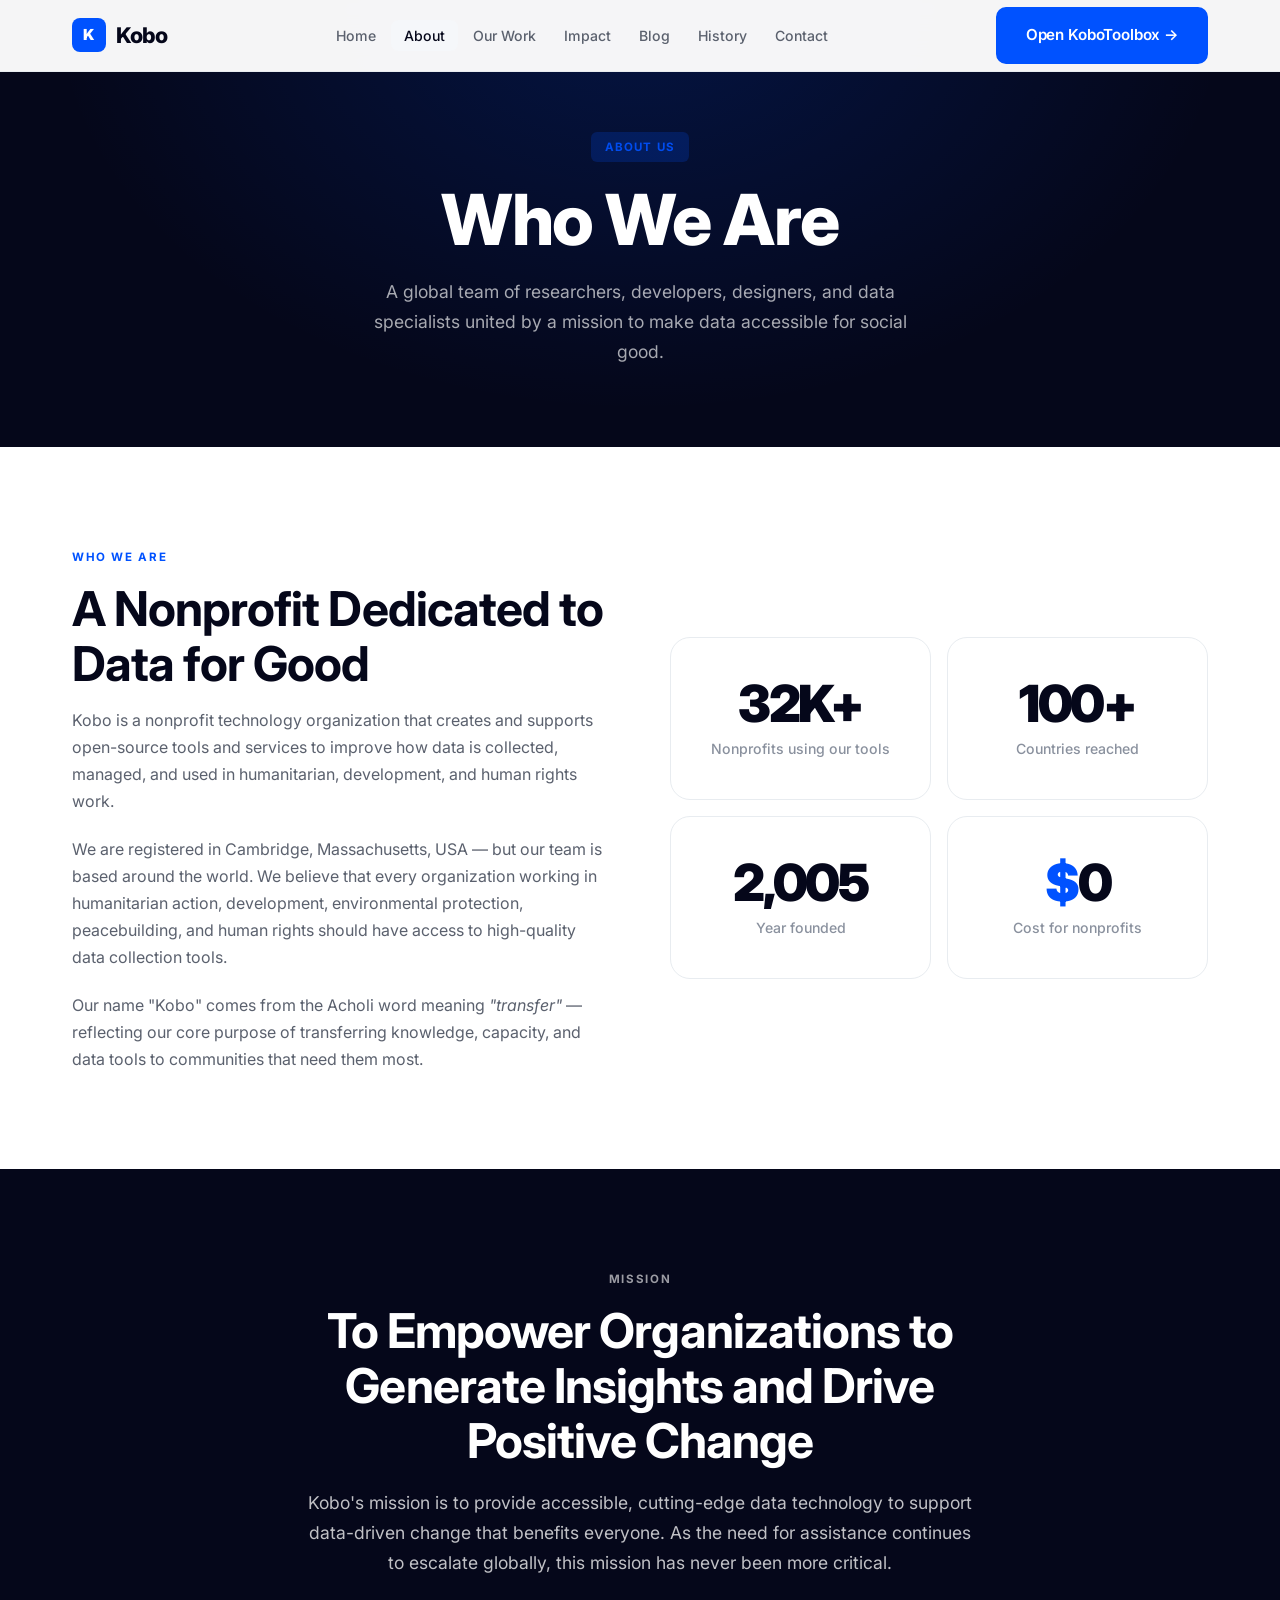
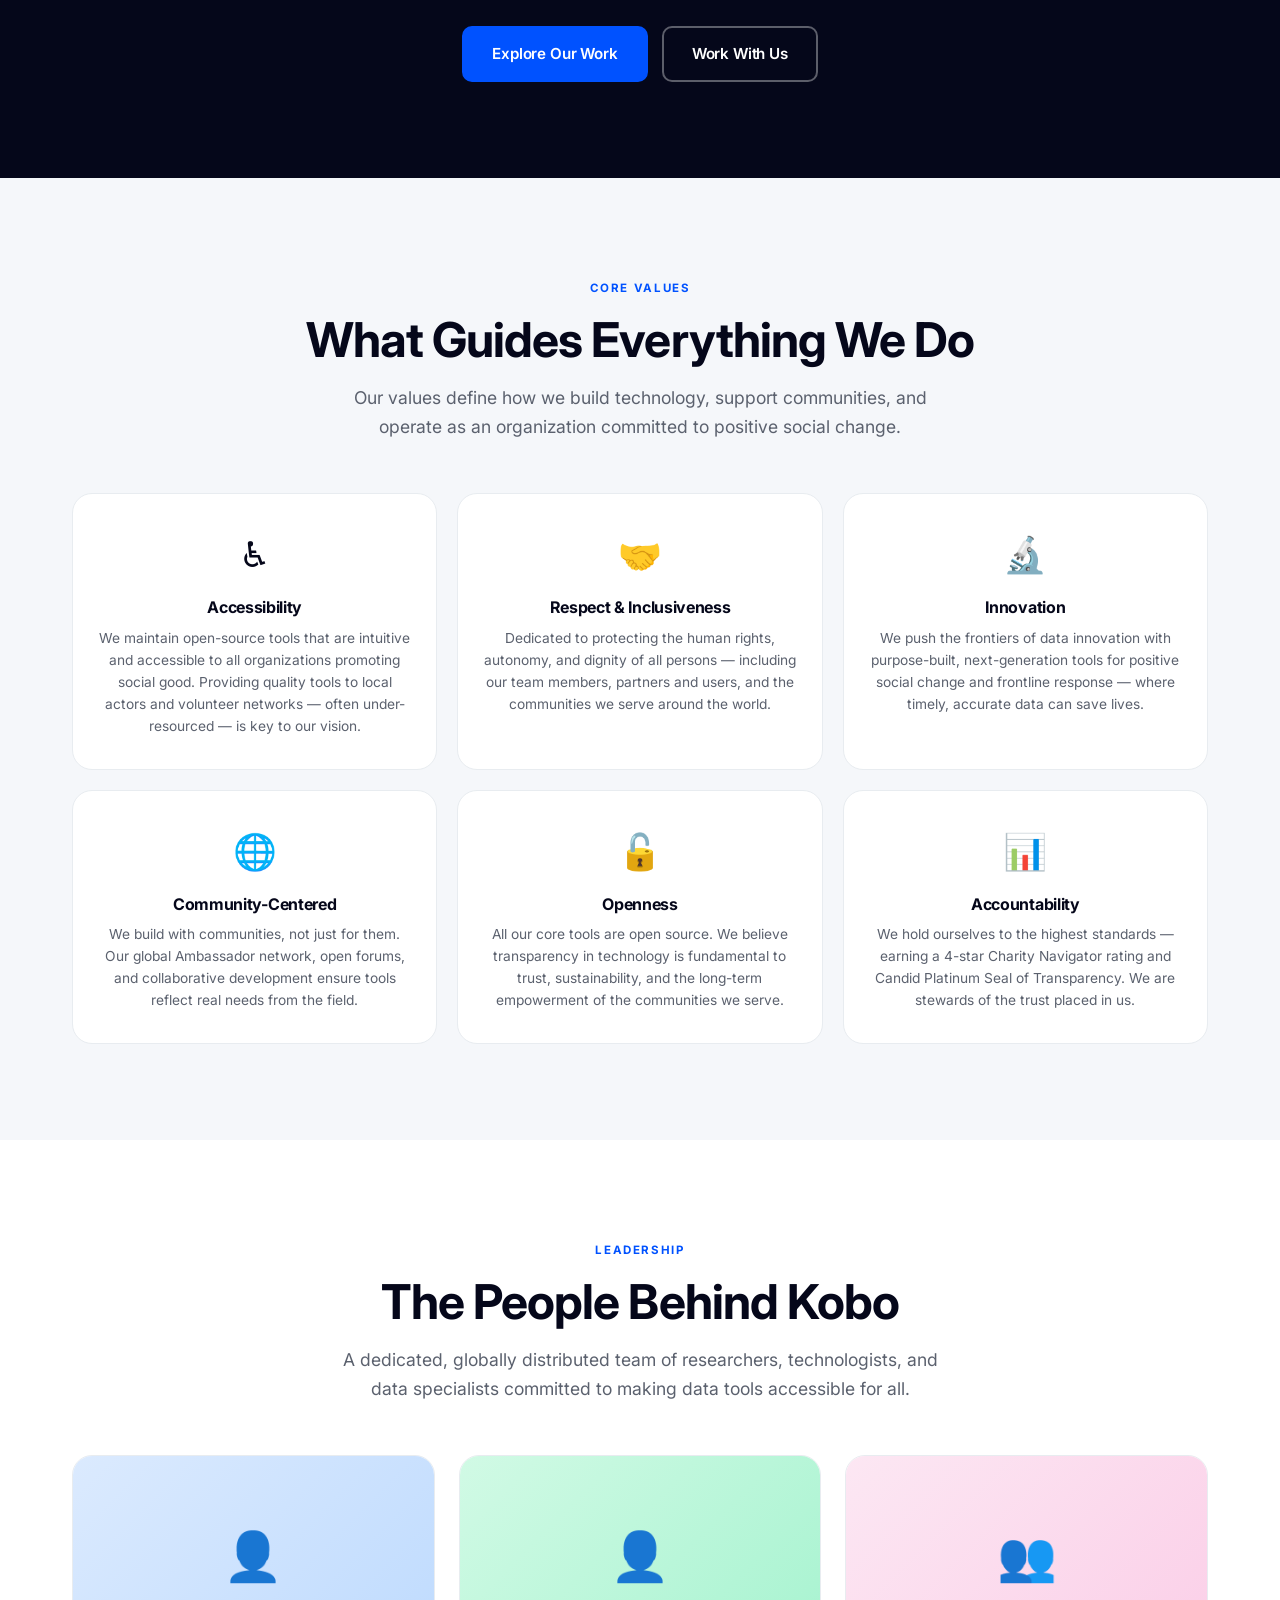
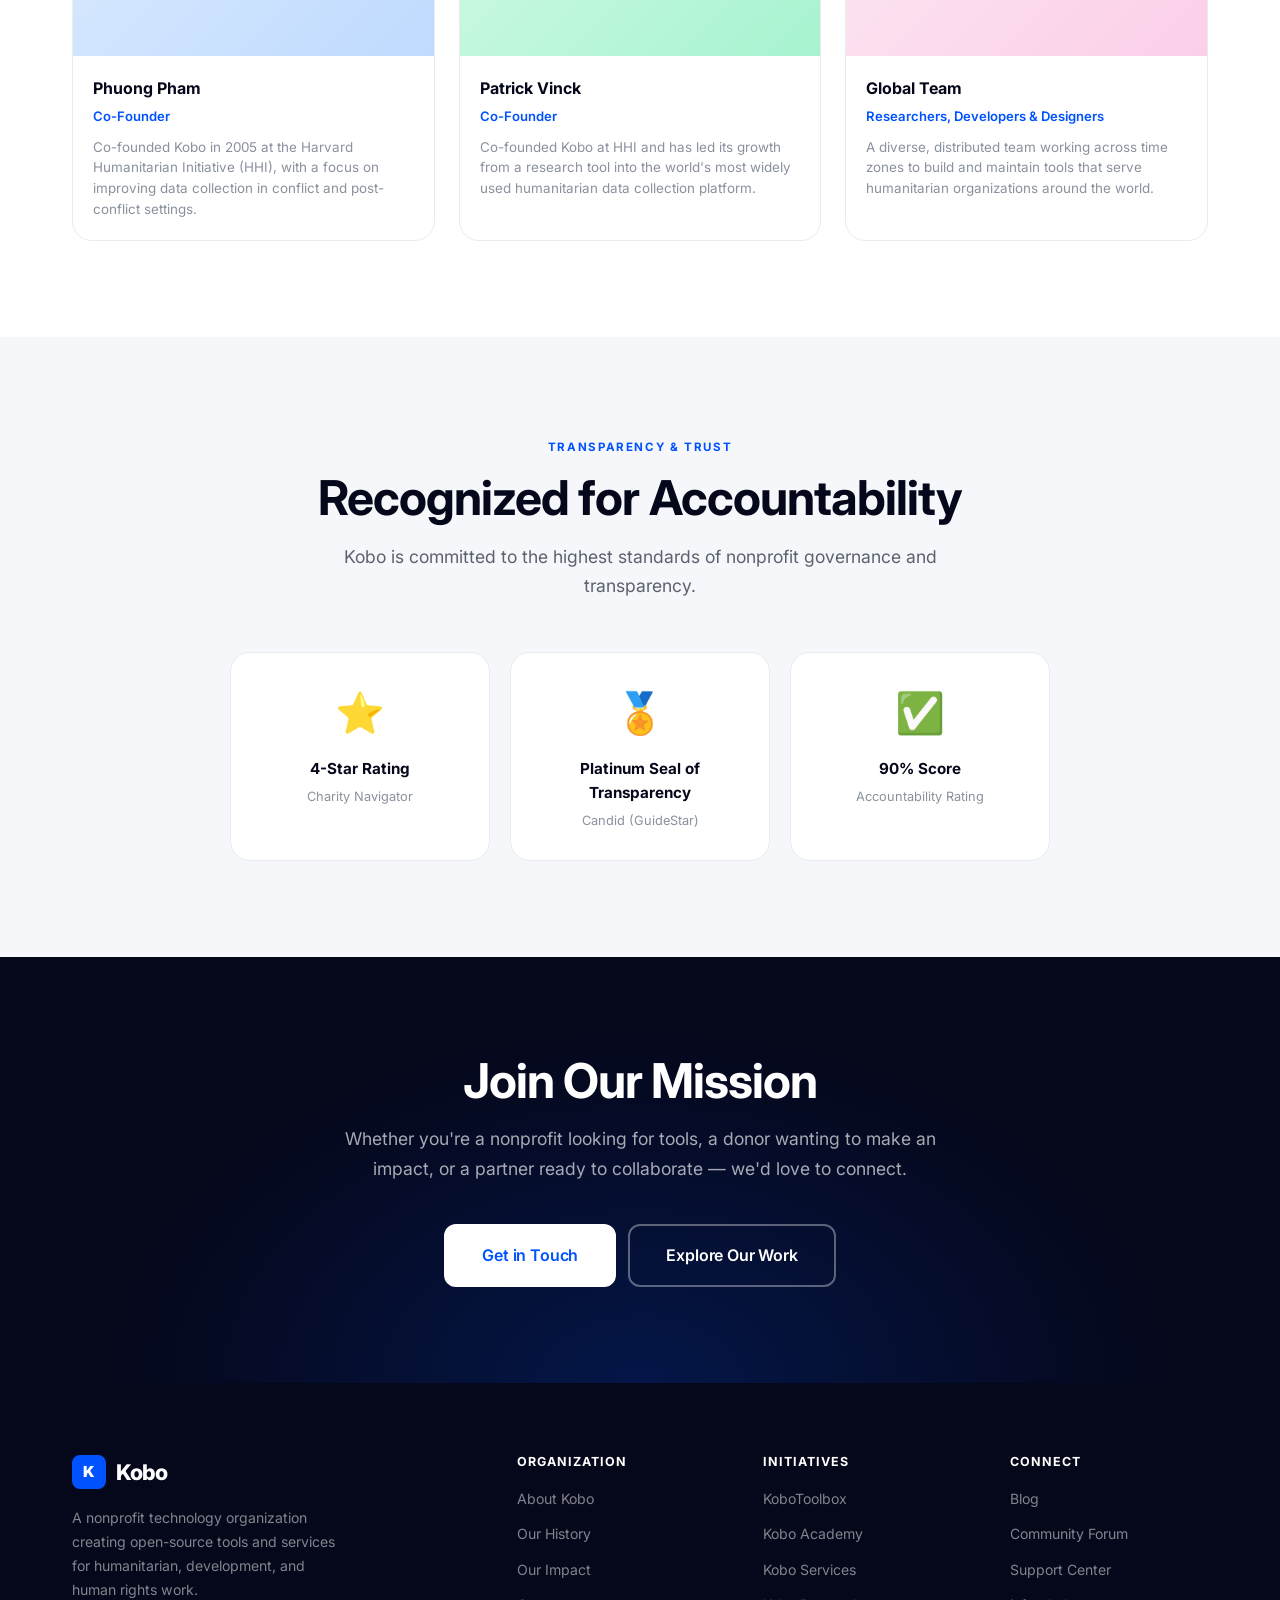
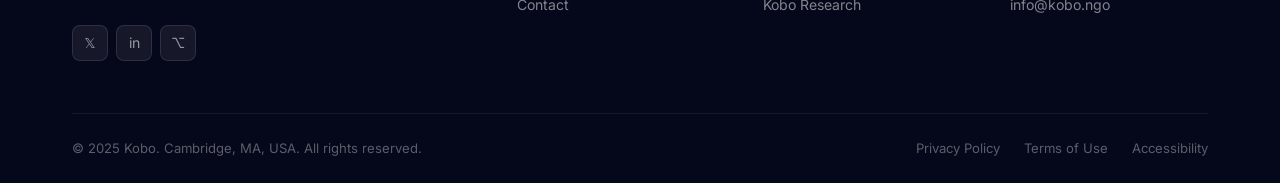
==== commit 63ccfef2: "Redesign website with Coinbase colors, add Impact/Blog/Article pages - Overhaul design system: Coinb" ====
--- a/about.html
+++ b/about.html
@@ -22,11 +22,13 @@
         <li><a href="index.html">Home</a></li>
         <li><a href="about.html" class="active">About</a></li>
         <li><a href="our-work.html">Our Work</a></li>
-        <li><a href="history.html">Our History</a></li>
+        <li><a href="impact.html">Impact</a></li>
+        <li><a href="blog.html">Blog</a></li>
+        <li><a href="history.html">History</a></li>
         <li><a href="contact.html">Contact</a></li>
       </ul>
       <div class="nav-cta">
-        <a href="https://www.kobotoolbox.org" target="_blank" class="btn btn-primary">Open KoboToolbox</a>
+        <a href="https://www.kobotoolbox.org" target="_blank" class="btn btn-primary">Open KoboToolbox →</a>
       </div>
       <button class="nav-hamburger" id="hamburger" aria-label="Toggle navigation">
         <span></span><span></span><span></span>
@@ -38,7 +40,9 @@
       <li><a href="index.html">Home</a></li>
       <li><a href="about.html">About</a></li>
       <li><a href="our-work.html">Our Work</a></li>
-      <li><a href="history.html">Our History</a></li>
+      <li><a href="impact.html">Impact</a></li>
+      <li><a href="blog.html">Blog</a></li>
+      <li><a href="history.html">History</a></li>
       <li><a href="contact.html">Contact</a></li>
     </ul>
     <a href="https://www.kobotoolbox.org" target="_blank" class="btn btn-primary">Open KoboToolbox</a>
@@ -46,7 +50,8 @@
 
   <!-- ===== PAGE HERO ===== -->
   <section class="page-hero">
-    <div class="container">
+    <div class="page-hero-bg"></div>
+    <div class="container page-hero-inner">
       <span class="page-hero-label">About Us</span>
       <h1>Who We Are</h1>
       <p>A global team of researchers, developers, designers, and data specialists united by a mission to make data accessible for social good.</p>
@@ -239,12 +244,15 @@
 
   <!-- ===== CTA ===== -->
   <section class="cta-section">
+    <div class="cta-section-bg"></div>
     <div class="container">
-      <h2>Join Our Mission</h2>
-      <p>Whether you're a nonprofit looking for tools, a donor wanting to make an impact, or a partner ready to collaborate — we'd love to connect.</p>
-      <div class="cta-actions">
-        <a href="contact.html" class="btn btn-primary">Get in Touch</a>
-        <a href="our-work.html" class="btn btn-outline-white">Explore Our Work</a>
+      <div class="cta-section-content">
+        <h2>Join Our Mission</h2>
+        <p>Whether you're a nonprofit looking for tools, a donor wanting to make an impact, or a partner ready to collaborate — we'd love to connect.</p>
+        <div class="cta-actions">
+          <a href="contact.html" class="btn btn-white btn-lg">Get in Touch</a>
+          <a href="our-work.html" class="btn btn-outline-white btn-lg">Explore Our Work</a>
+        </div>
       </div>
     </div>
   </section>
@@ -270,7 +278,7 @@
           <ul>
             <li><a href="about.html">About Kobo</a></li>
             <li><a href="history.html">Our History</a></li>
-            <li><a href="our-work.html">Our Work</a></li>
+            <li><a href="impact.html">Our Impact</a></li>
             <li><a href="contact.html">Contact</a></li>
           </ul>
         </div>
@@ -286,9 +294,9 @@
         <div class="footer-col">
           <h5>Connect</h5>
           <ul>
+            <li><a href="blog.html">Blog</a></li>
             <li><a href="https://community.kobotoolbox.org" target="_blank">Community Forum</a></li>
             <li><a href="https://support.kobotoolbox.org" target="_blank">Support Center</a></li>
-            <li><a href="https://www.kobotoolbox.org/blog" target="_blank">Blog</a></li>
             <li><a href="contact.html">info@kobo.ngo</a></li>
           </ul>
         </div>
--- a/styles.css
+++ b/styles.css
@@ -1,24 +1,56 @@
 /* ===========================
    Kobo NGO Website Styles
-   =========================== */
+   Inspired by Coinbase, UNHCR, PayPal, Dropbox
+   =========================== */
+
+@import url('https://fonts.googleapis.com/css2?family=Inter:wght@400;500;600;700;800;900&display=swap');
 
 :root {
-  --primary: #1a3c5e;
-  --primary-light: #2563a8;
-  --accent: #e8502a;
-  --accent-light: #f07050;
-  --text-dark: #1a1a2e;
-  --text-mid: #444466;
-  --text-light: #6b7280;
-  --bg-light: #f8f9fc;
-  --bg-white: #ffffff;
-  --border: #e2e8f0;
-  --shadow: 0 4px 24px rgba(26, 60, 94, 0.08);
-  --shadow-lg: 0 12px 40px rgba(26, 60, 94, 0.14);
+  /* Coinbase-inspired Color Palette */
+  --blue: #0052FF;
+  --blue-dark: #003AC9;
+  --blue-light: #3374FF;
+  --blue-bg: #EEF3FF;
+
+  --dark: #05071A;
+  --dark-2: #0D1526;
+  --dark-3: #1C2540;
+
+  --gray-1: #5B616E;
+  --gray-2: #8A919E;
+  --gray-3: #C9CDD4;
+  --gray-4: #E8ECF0;
+  --gray-5: #F5F7FA;
+
+  --white: #FFFFFF;
+
+  --green: #05B169;
+  --green-bg: #E6F9F0;
+  --orange: #FF6B35;
+  --orange-bg: #FFF0EA;
+  --purple: #7C3AED;
+  --purple-bg: #F3EEFF;
+
+  /* Legacy aliases for compat */
+  --primary: var(--blue);
+  --primary-light: var(--blue-light);
+  --accent: var(--orange);
+  --accent-light: #FF8C5A;
+  --text-dark: var(--dark);
+  --text-mid: var(--gray-1);
+  --text-light: var(--gray-2);
+  --bg-light: var(--gray-5);
+  --bg-white: var(--white);
+  --border: var(--gray-4);
+
+  --shadow: 0 2px 16px rgba(5, 7, 26, 0.08);
+  --shadow-md: 0 8px 32px rgba(5, 7, 26, 0.1);
+  --shadow-lg: 0 20px 60px rgba(5, 7, 26, 0.14);
   --radius: 12px;
-  --radius-sm: 6px;
-  --transition: 0.25s ease;
-  --max-width: 1160px;
+  --radius-sm: 8px;
+  --radius-lg: 20px;
+  --transition: 0.2s ease;
+  --max-width: 1200px;
   --nav-height: 72px;
 }
 
@@ -34,10 +66,11 @@
 
 body {
   font-family: 'Inter', 'Segoe UI', system-ui, -apple-system, sans-serif;
-  color: var(--text-dark);
-  background: var(--bg-white);
+  color: var(--dark);
+  background: var(--white);
   line-height: 1.6;
   -webkit-font-smoothing: antialiased;
+  -moz-osx-font-smoothing: grayscale;
 }
 
 a {
@@ -55,17 +88,19 @@
    =========================== */
 
 h1, h2, h3, h4, h5 {
-  line-height: 1.2;
+  line-height: 1.15;
   font-weight: 700;
-}
-
-h1 { font-size: clamp(2rem, 5vw, 3.5rem); }
-h2 { font-size: clamp(1.6rem, 3.5vw, 2.5rem); }
-h3 { font-size: clamp(1.2rem, 2.5vw, 1.6rem); }
-h4 { font-size: 1.1rem; }
+  letter-spacing: -0.02em;
+  color: var(--dark);
+}
+
+h1 { font-size: clamp(2.4rem, 5.5vw, 4.5rem); font-weight: 800; }
+h2 { font-size: clamp(1.8rem, 3.8vw, 3rem); }
+h3 { font-size: clamp(1.2rem, 2.5vw, 1.75rem); }
+h4 { font-size: 1.1rem; font-weight: 600; }
 
 p {
-  color: var(--text-mid);
+  color: var(--gray-1);
   font-size: 1rem;
   line-height: 1.7;
 }
@@ -77,54 +112,73 @@
 .container {
   max-width: var(--max-width);
   margin: 0 auto;
-  padding: 0 24px;
+  padding: 0 32px;
 }
 
 .section {
-  padding: 80px 0;
+  padding: 96px 0;
+}
+
+.section--sm {
+  padding: 64px 0;
 }
 
 .section--bg {
-  background: var(--bg-light);
+  background: var(--gray-5);
 }
 
 .section--dark {
-  background: var(--primary);
+  background: var(--dark);
   color: #fff;
 }
 
 .section--dark p {
-  color: rgba(255,255,255,0.8);
+  color: rgba(255,255,255,0.72);
+}
+
+.section--blue {
+  background: var(--blue);
+  color: #fff;
+}
+
+.section--blue p {
+  color: rgba(255,255,255,0.82);
 }
 
 .section-label {
   display: inline-block;
-  font-size: 0.75rem;
+  font-size: 0.72rem;
   font-weight: 700;
-  letter-spacing: 0.12em;
+  letter-spacing: 0.14em;
   text-transform: uppercase;
-  color: var(--accent);
-  margin-bottom: 12px;
+  color: var(--blue);
+  margin-bottom: 14px;
+}
+
+.section--dark .section-label {
+  color: rgba(255,255,255,0.5);
 }
 
 .section-heading {
-  color: var(--primary);
+  color: var(--dark);
   margin-bottom: 16px;
 }
 
-.section--dark .section-heading {
+.section--dark .section-heading,
+.section--blue .section-heading {
   color: #fff;
 }
 
 .section-subheading {
   font-size: 1.1rem;
-  color: var(--text-light);
-  max-width: 640px;
-  margin-bottom: 48px;
+  color: var(--gray-1);
+  max-width: 600px;
+  margin-bottom: 52px;
+  line-height: 1.65;
 }
 
 .section--dark .section-subheading {
-  color: rgba(255,255,255,0.75);
+  color: rgba(255,255,255,0.65);
 }
 
 .text-center {
@@ -144,50 +198,79 @@
   display: inline-flex;
   align-items: center;
   gap: 8px;
-  padding: 13px 28px;
-  border-radius: 50px;
+  padding: 14px 28px;
+  border-radius: 10px;
   font-weight: 600;
   font-size: 0.95rem;
   cursor: pointer;
   border: 2px solid transparent;
   transition: all var(--transition);
   white-space: nowrap;
+  letter-spacing: -0.01em;
 }
 
 .btn-primary {
-  background: var(--accent);
+  background: var(--blue);
   color: #fff;
-  border-color: var(--accent);
+  border-color: var(--blue);
 }
 
 .btn-primary:hover {
-  background: var(--accent-light);
-  border-color: var(--accent-light);
-  transform: translateY(-2px);
-  box-shadow: 0 8px 20px rgba(232, 80, 42, 0.35);
+  background: var(--blue-dark);
+  border-color: var(--blue-dark);
+  transform: translateY(-1px);
+  box-shadow: 0 8px 24px rgba(0, 82, 255, 0.35);
+}
+
+.btn-secondary {
+  background: var(--dark);
+  color: #fff;
+  border-color: var(--dark);
+}
+
+.btn-secondary:hover {
+  background: var(--dark-2);
+  border-color: var(--dark-2);
+  transform: translateY(-1px);
 }
 
 .btn-outline {
   background: transparent;
-  color: var(--primary);
-  border-color: var(--primary);
+  color: var(--dark);
+  border-color: var(--gray-4);
 }
 
 .btn-outline:hover {
-  background: var(--primary);
-  color: #fff;
-  transform: translateY(-2px);
+  border-color: var(--dark);
+  background: var(--gray-5);
 }
 
 .btn-outline-white {
   background: transparent;
   color: #fff;
-  border-color: rgba(255,255,255,0.6);
+  border-color: rgba(255,255,255,0.35);
 }
 
 .btn-outline-white:hover {
   background: rgba(255,255,255,0.12);
+  border-color: rgba(255,255,255,0.7);
+}
+
+.btn-white {
+  background: #fff;
+  color: var(--blue);
   border-color: #fff;
+}
+
+.btn-white:hover {
+  background: var(--blue-bg);
+  transform: translateY(-1px);
+}
+
+.btn-lg {
+  padding: 17px 36px;
+  font-size: 1rem;
+  border-radius: 12px;
 }
 
 /* ===========================
@@ -201,9 +284,10 @@
   right: 0;
   z-index: 1000;
   height: var(--nav-height);
-  background: rgba(255,255,255,0.97);
-  backdrop-filter: blur(12px);
-  border-bottom: 1px solid var(--border);
+  background: rgba(255,255,255,0.96);
+  backdrop-filter: blur(16px);
+  -webkit-backdrop-filter: blur(16px);
+  border-bottom: 1px solid var(--gray-4);
   transition: box-shadow var(--transition);
 }
 
@@ -216,6 +300,7 @@
   align-items: center;
   justify-content: space-between;
   height: 100%;
+  gap: 24px;
 }
 
 .nav-logo {
@@ -223,50 +308,52 @@
   align-items: center;
   gap: 10px;
   font-weight: 800;
-  font-size: 1.5rem;
-  color: var(--primary);
-  letter-spacing: -0.02em;
+  font-size: 1.35rem;
+  color: var(--dark);
+  letter-spacing: -0.04em;
+  flex-shrink: 0;
 }
 
 .nav-logo-icon {
-  width: 36px;
-  height: 36px;
-  background: var(--primary);
+  width: 34px;
+  height: 34px;
+  background: var(--blue);
   border-radius: 8px;
   display: flex;
   align-items: center;
   justify-content: center;
   color: #fff;
-  font-size: 1rem;
+  font-size: 0.95rem;
   font-weight: 900;
 }
 
 .nav-links {
   display: flex;
   align-items: center;
-  gap: 6px;
+  gap: 2px;
   list-style: none;
 }
 
 .nav-links a {
-  padding: 8px 14px;
-  border-radius: var(--radius-sm);
-  font-size: 0.9rem;
+  padding: 7px 13px;
+  border-radius: 7px;
+  font-size: 0.88rem;
   font-weight: 500;
-  color: var(--text-mid);
+  color: var(--gray-1);
   transition: all var(--transition);
 }
 
 .nav-links a:hover,
 .nav-links a.active {
-  color: var(--primary);
-  background: var(--bg-light);
+  color: var(--dark);
+  background: var(--gray-5);
 }
 
 .nav-cta {
   display: flex;
   align-items: center;
-  gap: 12px;
+  gap: 10px;
+  flex-shrink: 0;
 }
 
 .nav-hamburger {
@@ -281,9 +368,9 @@
 
 .nav-hamburger span {
   display: block;
-  width: 24px;
+  width: 22px;
   height: 2px;
-  background: var(--primary);
+  background: var(--dark);
   border-radius: 2px;
   transition: all var(--transition);
 }
@@ -296,7 +383,7 @@
   left: 0;
   right: 0;
   background: #fff;
-  border-bottom: 1px solid var(--border);
+  border-bottom: 1px solid var(--gray-4);
   padding: 16px 24px 24px;
   z-index: 999;
   box-shadow: var(--shadow-lg);
@@ -310,22 +397,22 @@
   list-style: none;
   display: flex;
   flex-direction: column;
-  gap: 4px;
+  gap: 2px;
 }
 
 .nav-mobile a {
   display: block;
-  padding: 12px 16px;
-  border-radius: var(--radius-sm);
-  font-size: 1rem;
+  padding: 11px 14px;
+  border-radius: 8px;
+  font-size: 0.95rem;
   font-weight: 500;
-  color: var(--text-mid);
+  color: var(--gray-1);
   transition: all var(--transition);
 }
 
 .nav-mobile a:hover {
-  background: var(--bg-light);
-  color: var(--primary);
+  background: var(--gray-5);
+  color: var(--dark);
 }
 
 .nav-mobile .btn {
@@ -335,7 +422,7 @@
 }
 
 /* ===========================
-   Hero Section
+   Hero Section (Coinbase style)
    =========================== */
 
 .hero {
@@ -343,98 +430,118 @@
   display: flex;
   align-items: center;
   padding-top: var(--nav-height);
-  background: linear-gradient(135deg, #f0f4f8 0%, #e8f0fb 50%, #f0e8f0 100%);
+  background: var(--white);
   position: relative;
   overflow: hidden;
 }
 
-.hero::before {
-  content: '';
+.hero-bg-grid {
   position: absolute;
-  top: -200px;
-  right: -200px;
-  width: 700px;
-  height: 700px;
-  background: radial-gradient(circle, rgba(37, 99, 168, 0.08) 0%, transparent 70%);
+  inset: 0;
+  background-image:
+    linear-gradient(rgba(0, 82, 255, 0.04) 1px, transparent 1px),
+    linear-gradient(90deg, rgba(0, 82, 255, 0.04) 1px, transparent 1px);
+  background-size: 60px 60px;
   pointer-events: none;
 }
 
-.hero::after {
-  content: '';
+.hero-bg-glow {
   position: absolute;
-  bottom: -100px;
-  left: -100px;
-  width: 500px;
-  height: 500px;
-  background: radial-gradient(circle, rgba(232, 80, 42, 0.06) 0%, transparent 70%);
+  top: -20%;
+  right: -10%;
+  width: 800px;
+  height: 800px;
+  background: radial-gradient(circle, rgba(0, 82, 255, 0.07) 0%, transparent 65%);
+  pointer-events: none;
+}
+
+.hero-bg-glow-2 {
+  position: absolute;
+  bottom: -20%;
+  left: -10%;
+  width: 600px;
+  height: 600px;
+  background: radial-gradient(circle, rgba(255, 107, 53, 0.05) 0%, transparent 65%);
   pointer-events: none;
 }
 
 .hero-grid {
   display: grid;
   grid-template-columns: 1fr 1fr;
-  gap: 60px;
-  align-items: center;
-  padding: 80px 0;
-}
-
-.hero-tag {
+  gap: 80px;
+  align-items: center;
+  padding: 100px 0 80px;
+  position: relative;
+  z-index: 1;
+}
+
+.hero-eyebrow {
   display: inline-flex;
   align-items: center;
   gap: 8px;
-  background: rgba(232, 80, 42, 0.1);
-  color: var(--accent);
-  border-radius: 50px;
+  background: var(--blue-bg);
+  color: var(--blue);
+  border-radius: 6px;
   padding: 6px 14px;
-  font-size: 0.8rem;
+  font-size: 0.75rem;
   font-weight: 700;
-  letter-spacing: 0.05em;
+  letter-spacing: 0.06em;
   text-transform: uppercase;
-  margin-bottom: 20px;
+  margin-bottom: 24px;
+}
+
+.hero-eyebrow-dot {
+  width: 6px;
+  height: 6px;
+  background: var(--blue);
+  border-radius: 50%;
 }
 
 .hero-title {
-  color: var(--primary);
-  margin-bottom: 20px;
-}
-
-.hero-title span {
-  color: var(--accent);
-  position: relative;
+  color: var(--dark);
+  margin-bottom: 24px;
+  line-height: 1.1;
+}
+
+.hero-title .highlight {
+  color: var(--blue);
 }
 
 .hero-description {
   font-size: 1.15rem;
-  color: var(--text-mid);
-  margin-bottom: 36px;
-  max-width: 520px;
+  color: var(--gray-1);
+  margin-bottom: 40px;
+  max-width: 500px;
+  line-height: 1.7;
 }
 
 .hero-actions {
   display: flex;
-  gap: 14px;
+  gap: 12px;
   flex-wrap: wrap;
-  margin-bottom: 48px;
+  margin-bottom: 56px;
 }
 
 .hero-stats {
   display: flex;
-  gap: 32px;
+  gap: 36px;
   padding-top: 32px;
-  border-top: 1px solid var(--border);
+  border-top: 1px solid var(--gray-4);
 }
 
 .hero-stat-number {
-  font-size: 1.8rem;
+  font-size: 1.75rem;
   font-weight: 800;
-  color: var(--primary);
+  color: var(--dark);
   line-height: 1;
+  letter-spacing: -0.03em;
 }
 
 .hero-stat-label {
-  font-size: 0.8rem;
-  color: var(--text-light);
-  margin-top: 4px;
+  font-size: 0.78rem;
+  color: var(--gray-2);
+  margin-top: 5px;
+  font-weight: 500;
 }
 
 .hero-visual {
@@ -444,8 +551,9 @@
 .hero-card {
   background: #fff;
   border-radius: 20px;
-  padding: 32px;
+  padding: 28px;
   box-shadow: var(--shadow-lg);
+  border: 1px solid var(--gray-4);
   position: relative;
   z-index: 1;
 }
@@ -454,66 +562,70 @@
   display: flex;
   align-items: center;
   gap: 12px;
-  margin-bottom: 24px;
-  padding-bottom: 20px;
-  border-bottom: 1px solid var(--border);
+  margin-bottom: 20px;
+  padding-bottom: 18px;
+  border-bottom: 1px solid var(--gray-4);
 }
 
 .hero-card-icon {
-  width: 48px;
-  height: 48px;
-  background: linear-gradient(135deg, var(--primary), var(--primary-light));
-  border-radius: 12px;
+  width: 44px;
+  height: 44px;
+  background: var(--blue);
+  border-radius: 10px;
   display: flex;
   align-items: center;
   justify-content: center;
   color: #fff;
-  font-size: 1.3rem;
+  font-size: 1.2rem;
 }
 
 .hero-card-title {
-  font-size: 1rem;
+  font-size: 0.95rem;
   font-weight: 700;
-  color: var(--primary);
+  color: var(--dark);
+  letter-spacing: -0.01em;
 }
 
 .hero-card-subtitle {
-  font-size: 0.8rem;
-  color: var(--text-light);
+  font-size: 0.78rem;
+  color: var(--gray-2);
+  margin-top: 2px;
 }
 
 .hero-card-stat {
   text-align: center;
-  padding: 16px;
-  background: var(--bg-light);
+  padding: 20px;
+  background: var(--gray-5);
   border-radius: var(--radius);
-  margin-bottom: 12px;
+  margin-bottom: 14px;
 }
 
 .hero-card-stat-number {
-  font-size: 2rem;
-  font-weight: 800;
-  color: var(--primary);
+  font-size: 2.2rem;
+  font-weight: 900;
+  color: var(--dark);
+  letter-spacing: -0.04em;
 }
 
 .hero-card-stat-label {
-  font-size: 0.8rem;
-  color: var(--text-light);
+  font-size: 0.78rem;
+  color: var(--gray-2);
+  margin-top: 4px;
 }
 
 .hero-card-tags {
   display: flex;
   flex-wrap: wrap;
-  gap: 8px;
-  margin-top: 20px;
+  gap: 6px;
+  margin-top: 16px;
 }
 
 .hero-card-tag {
-  background: rgba(37, 99, 168, 0.08);
-  color: var(--primary-light);
-  padding: 4px 12px;
-  border-radius: 50px;
-  font-size: 0.75rem;
+  background: var(--blue-bg);
+  color: var(--blue);
+  padding: 4px 10px;
+  border-radius: 5px;
+  font-size: 0.72rem;
   font-weight: 600;
 }
 
@@ -521,28 +633,33 @@
   position: absolute;
   background: #fff;
   border-radius: 12px;
-  padding: 12px 18px;
-  box-shadow: var(--shadow-lg);
+  padding: 12px 16px;
+  box-shadow: var(--shadow-md);
   display: flex;
   align-items: center;
   gap: 10px;
-  font-size: 0.85rem;
+  font-size: 0.82rem;
   font-weight: 600;
-  color: var(--text-dark);
+  color: var(--dark);
+  border: 1px solid var(--gray-4);
 }
 
 .hero-floating-1 {
-  top: -20px;
-  right: -20px;
+  top: -24px;
+  right: -24px;
 }
 
 .hero-floating-2 {
-  bottom: -20px;
-  left: -20px;
-}
-
-.hero-floating-icon {
-  font-size: 1.3rem;
+  bottom: -24px;
+  left: -24px;
+}
+
+.hero-floating-dot {
+  width: 8px;
+  height: 8px;
+  background: var(--green);
+  border-radius: 50%;
+  flex-shrink: 0;
 }
 
 /* ===========================
@@ -550,8 +667,9 @@
    =========================== */
 
 .trust-bar {
-  background: var(--primary);
-  padding: 28px 0;
+  background: var(--dark);
+  padding: 24px 0;
+  border-top: 1px solid rgba(255,255,255,0.06);
 }
 
 .trust-bar-inner {
@@ -562,10 +680,10 @@
 }
 
 .trust-bar-label {
-  color: rgba(255,255,255,0.6);
-  font-size: 0.8rem;
-  font-weight: 600;
-  letter-spacing: 0.08em;
+  color: rgba(255,255,255,0.4);
+  font-size: 0.72rem;
+  font-weight: 700;
+  letter-spacing: 0.12em;
   text-transform: uppercase;
   white-space: nowrap;
   flex-shrink: 0;
@@ -574,20 +692,21 @@
 .trust-bar-logos {
   display: flex;
   align-items: center;
-  gap: 40px;
+  gap: 36px;
   flex-wrap: wrap;
 }
 
 .trust-bar-logo {
-  color: rgba(255,255,255,0.7);
-  font-size: 0.9rem;
+  color: rgba(255,255,255,0.55);
+  font-size: 0.85rem;
   font-weight: 600;
   white-space: nowrap;
+  letter-spacing: 0.02em;
   transition: color var(--transition);
 }
 
 .trust-bar-logo:hover {
-  color: #fff;
+  color: rgba(255,255,255,0.9);
 }
 
 /* ===========================
@@ -597,119 +716,125 @@
 .stats-grid {
   display: grid;
   grid-template-columns: repeat(4, 1fr);
-  gap: 32px;
+  gap: 24px;
 }
 
 .stat-card {
   text-align: center;
-  padding: 36px 24px;
+  padding: 40px 24px;
   background: #fff;
-  border-radius: var(--radius);
-  border: 1px solid var(--border);
-  transition: all var(--transition);
-}
-
-.stat-card:hover {
-  box-shadow: var(--shadow);
-  transform: translateY(-4px);
-}
-
-.stat-number {
-  font-size: 2.8rem;
-  font-weight: 900;
-  color: var(--primary);
-  line-height: 1;
-  margin-bottom: 8px;
-}
-
-.stat-number span {
-  color: var(--accent);
-}
-
-.stat-label {
-  font-size: 0.9rem;
-  color: var(--text-light);
-  font-weight: 500;
-}
-
-/* ===========================
-   Initiatives / Cards
-   =========================== */
-
-.initiatives-grid {
-  display: grid;
-  grid-template-columns: repeat(2, 1fr);
-  gap: 28px;
-}
-
-.initiative-card {
-  background: #fff;
-  border-radius: var(--radius);
-  padding: 36px;
-  border: 1px solid var(--border);
+  border-radius: var(--radius-lg);
+  border: 1px solid var(--gray-4);
   transition: all var(--transition);
   position: relative;
   overflow: hidden;
 }
 
-.initiative-card::before {
+.stat-card::after {
   content: '';
   position: absolute;
   top: 0;
   left: 0;
   right: 0;
-  height: 4px;
-  background: var(--accent);
+  height: 3px;
+  background: var(--blue);
   transform: scaleX(0);
   transition: transform var(--transition);
-  transform-origin: left;
-}
-
-.initiative-card:hover {
-  box-shadow: var(--shadow-lg);
+}
+
+.stat-card:hover {
+  box-shadow: var(--shadow-md);
   transform: translateY(-4px);
   border-color: transparent;
 }
 
-.initiative-card:hover::before {
+.stat-card:hover::after {
   transform: scaleX(1);
 }
 
+.stat-number {
+  font-size: 3.2rem;
+  font-weight: 900;
+  color: var(--dark);
+  line-height: 1;
+  margin-bottom: 10px;
+  letter-spacing: -0.04em;
+}
+
+.stat-number span {
+  color: var(--blue);
+}
+
+.stat-label {
+  font-size: 0.88rem;
+  color: var(--gray-2);
+  font-weight: 500;
+  line-height: 1.4;
+}
+
+/* ===========================
+   Initiatives / Cards
+   =========================== */
+
+.initiatives-grid {
+  display: grid;
+  grid-template-columns: repeat(2, 1fr);
+  gap: 24px;
+}
+
+.initiative-card {
+  background: #fff;
+  border-radius: var(--radius-lg);
+  padding: 36px;
+  border: 1px solid var(--gray-4);
+  transition: all var(--transition);
+  position: relative;
+  overflow: hidden;
+}
+
+.initiative-card:hover {
+  box-shadow: var(--shadow-md);
+  transform: translateY(-4px);
+  border-color: var(--blue);
+}
+
 .initiative-icon {
-  width: 56px;
-  height: 56px;
-  border-radius: 14px;
+  width: 52px;
+  height: 52px;
+  border-radius: 12px;
   display: flex;
   align-items: center;
   justify-content: center;
-  font-size: 1.5rem;
+  font-size: 1.4rem;
   margin-bottom: 20px;
 }
 
-.initiative-icon-1 { background: rgba(37, 99, 168, 0.1); }
-.initiative-icon-2 { background: rgba(232, 80, 42, 0.1); }
-.initiative-icon-3 { background: rgba(16, 185, 129, 0.1); }
-.initiative-icon-4 { background: rgba(139, 92, 246, 0.1); }
+.initiative-icon-1 { background: var(--blue-bg); }
+.initiative-icon-2 { background: var(--orange-bg); }
+.initiative-icon-3 { background: var(--green-bg); }
+.initiative-icon-4 { background: var(--purple-bg); }
 
 .initiative-title {
-  color: var(--primary);
+  color: var(--dark);
   font-size: 1.2rem;
   margin-bottom: 10px;
+  font-weight: 700;
 }
 
 .initiative-description {
-  color: var(--text-light);
-  font-size: 0.95rem;
+  color: var(--gray-1);
+  font-size: 0.92rem;
   margin-bottom: 20px;
+  line-height: 1.65;
 }
 
 .initiative-link {
   display: inline-flex;
   align-items: center;
   gap: 6px;
-  color: var(--accent);
+  color: var(--blue);
   font-weight: 600;
-  font-size: 0.9rem;
+  font-size: 0.88rem;
   transition: gap var(--transition);
 }
 
@@ -718,13 +843,13 @@
 }
 
 /* ===========================
-   Mission Section
+   Mission / Feature Sections
    =========================== */
 
 .mission-grid {
   display: grid;
   grid-template-columns: 1fr 1fr;
-  gap: 60px;
+  gap: 80px;
   align-items: center;
 }
 
@@ -736,8 +861,8 @@
 .mission-values {
   display: flex;
   flex-direction: column;
-  gap: 20px;
-  margin-top: 32px;
+  gap: 24px;
+  margin-top: 36px;
 }
 
 .mission-value {
@@ -747,9 +872,10 @@
 }
 
 .mission-value-icon {
-  width: 40px;
-  height: 40px;
-  background: rgba(255,255,255,0.12);
+  width: 42px;
+  height: 42px;
+  background: rgba(255,255,255,0.1);
+  border: 1px solid rgba(255,255,255,0.12);
   border-radius: 10px;
   display: flex;
   align-items: center;
@@ -760,39 +886,97 @@
 
 .mission-value h4 {
   color: #fff;
-  margin-bottom: 4px;
+  margin-bottom: 5px;
+  font-size: 1rem;
 }
 
 .mission-value p {
-  font-size: 0.9rem;
-  color: rgba(255,255,255,0.7);
+  font-size: 0.88rem;
+  color: rgba(255,255,255,0.65);
+  line-height: 1.6;
 }
 
 .mission-visual {
   display: grid;
   grid-template-columns: 1fr 1fr;
-  gap: 16px;
+  gap: 14px;
 }
 
 .mission-box {
-  background: rgba(255,255,255,0.08);
-  border: 1px solid rgba(255,255,255,0.12);
-  border-radius: var(--radius);
-  padding: 24px;
+  background: rgba(255,255,255,0.06);
+  border: 1px solid rgba(255,255,255,0.1);
+  border-radius: var(--radius-lg);
+  padding: 28px 20px;
   text-align: center;
+  transition: all var(--transition);
+}
+
+.mission-box:hover {
+  background: rgba(255,255,255,0.1);
 }
 
 .mission-box-number {
-  font-size: 2rem;
-  font-weight: 800;
+  font-size: 2.2rem;
+  font-weight: 900;
   color: #fff;
   line-height: 1;
-  margin-bottom: 6px;
+  margin-bottom: 8px;
+  letter-spacing: -0.04em;
 }
 
 .mission-box-label {
-  font-size: 0.8rem;
-  color: rgba(255,255,255,0.65);
+  font-size: 0.78rem;
+  color: rgba(255,255,255,0.55);
+  font-weight: 500;
+}
+
+/* ===========================
+   Feature Grid (PayPal-inspired)
+   =========================== */
+
+.feature-grid {
+  display: grid;
+  grid-template-columns: repeat(3, 1fr);
+  gap: 28px;
+}
+
+.feature-card {
+  padding: 32px 28px;
+  border-radius: var(--radius-lg);
+  border: 1px solid var(--gray-4);
+  background: #fff;
+  transition: all var(--transition);
+}
+
+.feature-card:hover {
+  box-shadow: var(--shadow-md);
+  transform: translateY(-4px);
+  border-color: var(--blue);
+}
+
+.feature-icon {
+  width: 52px;
+  height: 52px;
+  background: var(--blue-bg);
+  border-radius: 12px;
+  display: flex;
+  align-items: center;
+  justify-content: center;
+  font-size: 1.4rem;
+  margin-bottom: 18px;
+}
+
+.feature-title {
+  color: var(--dark);
+  font-size: 1.05rem;
+  margin-bottom: 10px;
+  font-weight: 700;
+}
+
+.feature-body {
+  color: var(--gray-1);
+  font-size: 0.9rem;
+  line-height: 1.65;
 }
 
 /* ===========================
@@ -802,27 +986,26 @@
 .team-grid {
   display: grid;
   grid-template-columns: repeat(3, 1fr);
-  gap: 28px;
+  gap: 24px;
 }
 
 .team-card {
   background: #fff;
-  border-radius: var(--radius);
+  border-radius: var(--radius-lg);
   overflow: hidden;
-  border: 1px solid var(--border);
+  border: 1px solid var(--gray-4);
   transition: all var(--transition);
 }
 
 .team-card:hover {
-  box-shadow: var(--shadow);
+  box-shadow: var(--shadow-md);
   transform: translateY(-4px);
 }
 
 .team-card-img {
   width: 100%;
-  height: 220px;
-  object-fit: cover;
-  background: linear-gradient(135deg, #dbeafe, #e0e7ff);
+  height: 200px;
+  background: linear-gradient(135deg, var(--blue-bg) 0%, #e0e7ff 100%);
   display: flex;
   align-items: center;
   justify-content: center;
@@ -836,21 +1019,21 @@
 .team-card-name {
   font-size: 1rem;
   font-weight: 700;
-  color: var(--primary);
+  color: var(--dark);
   margin-bottom: 4px;
 }
 
 .team-card-role {
-  font-size: 0.85rem;
-  color: var(--accent);
+  font-size: 0.82rem;
+  color: var(--blue);
   font-weight: 600;
   margin-bottom: 10px;
 }
 
 .team-card-bio {
-  font-size: 0.85rem;
-  color: var(--text-light);
-  line-height: 1.5;
+  font-size: 0.84rem;
+  color: var(--gray-2);
+  line-height: 1.55;
 }
 
 /* ===========================
@@ -869,73 +1052,70 @@
   left: 50%;
   top: 0;
   bottom: 0;
-  width: 2px;
-  background: var(--border);
+  width: 1px;
+  background: var(--gray-4);
   transform: translateX(-50%);
 }
 
 .timeline-item {
   display: flex;
   gap: 40px;
-  margin-bottom: 48px;
+  margin-bottom: 52px;
   position: relative;
 }
 
-.timeline-item:nth-child(odd) {
-  flex-direction: row;
-}
-
-.timeline-item:nth-child(even) {
-  flex-direction: row-reverse;
-}
+.timeline-item:nth-child(odd) { flex-direction: row; }
+.timeline-item:nth-child(even) { flex-direction: row-reverse; }
 
 .timeline-content {
   flex: 1;
   background: #fff;
-  border: 1px solid var(--border);
-  border-radius: var(--radius);
+  border: 1px solid var(--gray-4);
+  border-radius: var(--radius-lg);
   padding: 24px;
-  position: relative;
   transition: all var(--transition);
 }
 
 .timeline-content:hover {
-  box-shadow: var(--shadow);
+  box-shadow: var(--shadow-md);
+  border-color: var(--blue);
 }
 
 .timeline-year {
   display: inline-block;
-  background: var(--accent);
+  background: var(--blue);
   color: #fff;
   font-weight: 700;
-  font-size: 0.8rem;
+  font-size: 0.75rem;
   padding: 3px 10px;
-  border-radius: 50px;
+  border-radius: 5px;
   margin-bottom: 10px;
+  letter-spacing: 0.04em;
 }
 
 .timeline-title {
-  color: var(--primary);
+  color: var(--dark);
   font-size: 1rem;
   margin-bottom: 8px;
+  font-weight: 700;
 }
 
 .timeline-body {
-  font-size: 0.9rem;
-  color: var(--text-light);
+  font-size: 0.88rem;
+  color: var(--gray-1);
 }
 
 .timeline-dot {
   position: absolute;
   left: 50%;
   top: 24px;
-  width: 14px;
-  height: 14px;
-  background: var(--primary);
+  width: 12px;
+  height: 12px;
+  background: var(--blue);
   border: 3px solid #fff;
   border-radius: 50%;
   transform: translateX(-50%);
-  box-shadow: 0 0 0 3px var(--border);
+  box-shadow: 0 0 0 3px var(--gray-4);
   z-index: 1;
 }
 
@@ -950,37 +1130,39 @@
 .values-grid {
   display: grid;
   grid-template-columns: repeat(3, 1fr);
-  gap: 24px;
+  gap: 20px;
 }
 
 .value-card {
   background: #fff;
-  border: 1px solid var(--border);
-  border-radius: var(--radius);
+  border: 1px solid var(--gray-4);
+  border-radius: var(--radius-lg);
   padding: 32px 24px;
   text-align: center;
   transition: all var(--transition);
 }
 
 .value-card:hover {
-  box-shadow: var(--shadow);
+  box-shadow: var(--shadow-md);
   transform: translateY(-4px);
+  border-color: var(--blue);
 }
 
 .value-icon {
-  font-size: 2.5rem;
+  font-size: 2.2rem;
   margin-bottom: 16px;
 }
 
 .value-title {
-  color: var(--primary);
-  font-size: 1.05rem;
+  color: var(--dark);
+  font-size: 1rem;
   margin-bottom: 10px;
+  font-weight: 700;
 }
 
 .value-description {
-  font-size: 0.88rem;
-  color: var(--text-light);
+  font-size: 0.86rem;
+  color: var(--gray-1);
   line-height: 1.6;
 }
 
@@ -991,47 +1173,634 @@
 .partners-grid {
   display: grid;
   grid-template-columns: repeat(4, 1fr);
-  gap: 20px;
+  gap: 16px;
 }
 
 .partner-card {
   background: #fff;
-  border: 1px solid var(--border);
-  border-radius: var(--radius);
-  padding: 24px 20px;
+  border: 1px solid var(--gray-4);
+  border-radius: var(--radius-lg);
+  padding: 22px 18px;
   text-align: center;
   font-weight: 600;
-  font-size: 0.9rem;
-  color: var(--text-mid);
+  font-size: 0.88rem;
+  color: var(--gray-1);
   transition: all var(--transition);
 }
 
 .partner-card:hover {
   box-shadow: var(--shadow);
-  color: var(--primary);
-  border-color: var(--primary-light);
-}
-
-/* ===========================
-   CTA Section
+  color: var(--blue);
+  border-color: var(--blue);
+}
+
+/* ===========================
+   Impact Stats (UNHCR-inspired)
+   =========================== */
+
+.impact-hero {
+  background: var(--dark);
+  color: #fff;
+  padding: calc(var(--nav-height) + 80px) 0 80px;
+  position: relative;
+  overflow: hidden;
+}
+
+.impact-hero-bg {
+  position: absolute;
+  inset: 0;
+  background: radial-gradient(ellipse at 70% 50%, rgba(0, 82, 255, 0.2) 0%, transparent 60%);
+  pointer-events: none;
+}
+
+.impact-hero-content {
+  position: relative;
+  z-index: 1;
+  max-width: 700px;
+}
+
+.impact-hero h1 {
+  color: #fff;
+  margin-bottom: 20px;
+}
+
+.impact-hero p {
+  color: rgba(255,255,255,0.72);
+  font-size: 1.15rem;
+  max-width: 580px;
+}
+
+.impact-metrics-bar {
+  background: var(--blue);
+  padding: 36px 0;
+}
+
+.impact-metrics-grid {
+  display: grid;
+  grid-template-columns: repeat(4, 1fr);
+  gap: 0;
+  text-align: center;
+}
+
+.impact-metric {
+  padding: 12px 24px;
+  border-right: 1px solid rgba(255,255,255,0.2);
+}
+
+.impact-metric:last-child {
+  border-right: none;
+}
+
+.impact-metric-number {
+  font-size: 2.8rem;
+  font-weight: 900;
+  color: #fff;
+  line-height: 1;
+  letter-spacing: -0.04em;
+  margin-bottom: 8px;
+}
+
+.impact-metric-label {
+  font-size: 0.82rem;
+  color: rgba(255,255,255,0.75);
+  font-weight: 500;
+}
+
+.impact-stories-grid {
+  display: grid;
+  grid-template-columns: repeat(3, 1fr);
+  gap: 24px;
+}
+
+.impact-story-card {
+  background: #fff;
+  border-radius: var(--radius-lg);
+  overflow: hidden;
+  border: 1px solid var(--gray-4);
+  transition: all var(--transition);
+}
+
+.impact-story-card:hover {
+  box-shadow: var(--shadow-md);
+  transform: translateY(-4px);
+}
+
+.impact-story-img {
+  height: 180px;
+  display: flex;
+  align-items: center;
+  justify-content: center;
+  font-size: 3rem;
+}
+
+.impact-story-img-1 { background: linear-gradient(135deg, #dbeafe, #bfdbfe); }
+.impact-story-img-2 { background: linear-gradient(135deg, #d1fae5, #a7f3d0); }
+.impact-story-img-3 { background: linear-gradient(135deg, #fde68a, #fcd34d); }
+
+.impact-story-body {
+  padding: 24px;
+}
+
+.impact-story-tag {
+  display: inline-block;
+  background: var(--blue-bg);
+  color: var(--blue);
+  font-size: 0.72rem;
+  font-weight: 700;
+  letter-spacing: 0.06em;
+  text-transform: uppercase;
+  padding: 4px 10px;
+  border-radius: 5px;
+  margin-bottom: 12px;
+}
+
+.impact-story-title {
+  color: var(--dark);
+  font-size: 1.05rem;
+  margin-bottom: 10px;
+  font-weight: 700;
+}
+
+.impact-story-body p {
+  font-size: 0.88rem;
+  color: var(--gray-1);
+  line-height: 1.6;
+}
+
+.impact-sectors-grid {
+  display: grid;
+  grid-template-columns: repeat(2, 1fr);
+  gap: 24px;
+}
+
+.impact-sector {
+  background: #fff;
+  border: 1px solid var(--gray-4);
+  border-radius: var(--radius-lg);
+  padding: 36px;
+  transition: all var(--transition);
+}
+
+.impact-sector:hover {
+  box-shadow: var(--shadow-md);
+  border-color: var(--blue);
+}
+
+.impact-sector-icon {
+  width: 56px;
+  height: 56px;
+  border-radius: 14px;
+  display: flex;
+  align-items: center;
+  justify-content: center;
+  font-size: 1.5rem;
+  margin-bottom: 18px;
+}
+
+.impact-sector-stat {
+  font-size: 2.4rem;
+  font-weight: 900;
+  color: var(--blue);
+  letter-spacing: -0.04em;
+  line-height: 1;
+  margin-bottom: 6px;
+}
+
+.impact-sector h3 {
+  color: var(--dark);
+  font-size: 1.1rem;
+  margin-bottom: 10px;
+}
+
+.impact-sector p {
+  font-size: 0.9rem;
+  color: var(--gray-1);
+}
+
+/* ===========================
+   Blog
+   =========================== */
+
+.blog-hero {
+  background: var(--dark);
+  padding: calc(var(--nav-height) + 60px) 0 72px;
+  position: relative;
+  overflow: hidden;
+}
+
+.blog-hero-bg {
+  position: absolute;
+  inset: 0;
+  background: radial-gradient(ellipse at 30% 50%, rgba(0, 82, 255, 0.15) 0%, transparent 60%);
+  pointer-events: none;
+}
+
+.blog-hero h1 {
+  color: #fff;
+  margin-bottom: 16px;
+}
+
+.blog-hero p {
+  color: rgba(255,255,255,0.65);
+  font-size: 1.1rem;
+  max-width: 540px;
+}
+
+.blog-categories {
+  display: flex;
+  gap: 8px;
+  flex-wrap: wrap;
+  margin-top: 36px;
+}
+
+.blog-cat-btn {
+  padding: 8px 18px;
+  border-radius: 8px;
+  font-size: 0.85rem;
+  font-weight: 600;
+  cursor: pointer;
+  border: 1.5px solid rgba(255,255,255,0.2);
+  background: transparent;
+  color: rgba(255,255,255,0.7);
+  transition: all var(--transition);
+  font-family: inherit;
+}
+
+.blog-cat-btn:hover,
+.blog-cat-btn.active {
+  background: var(--blue);
+  border-color: var(--blue);
+  color: #fff;
+}
+
+.blog-featured {
+  display: grid;
+  grid-template-columns: 1fr 1fr;
+  gap: 0;
+  background: #fff;
+  border-radius: var(--radius-lg);
+  overflow: hidden;
+  border: 1px solid var(--gray-4);
+  box-shadow: var(--shadow-md);
+  margin-bottom: 60px;
+}
+
+.blog-featured-img {
+  min-height: 360px;
+  background: linear-gradient(135deg, var(--blue) 0%, var(--blue-dark) 100%);
+  display: flex;
+  align-items: center;
+  justify-content: center;
+  font-size: 5rem;
+  position: relative;
+  overflow: hidden;
+}
+
+.blog-featured-img::after {
+  content: '';
+  position: absolute;
+  inset: 0;
+  background: linear-gradient(135deg, rgba(0,82,255,0.4) 0%, rgba(5,7,26,0.3) 100%);
+}
+
+.blog-featured-content {
+  padding: 48px 44px;
+  display: flex;
+  flex-direction: column;
+  justify-content: center;
+}
+
+.blog-featured-tag {
+  display: inline-block;
+  background: var(--blue-bg);
+  color: var(--blue);
+  font-size: 0.72rem;
+  font-weight: 700;
+  letter-spacing: 0.06em;
+  text-transform: uppercase;
+  padding: 5px 12px;
+  border-radius: 5px;
+  margin-bottom: 16px;
+  width: fit-content;
+}
+
+.blog-featured-title {
+  color: var(--dark);
+  font-size: clamp(1.4rem, 2.5vw, 1.9rem);
+  margin-bottom: 14px;
+  line-height: 1.25;
+}
+
+.blog-featured-meta {
+  font-size: 0.82rem;
+  color: var(--gray-2);
+  margin-top: 20px;
+  display: flex;
+  align-items: center;
+  gap: 8px;
+}
+
+.blog-grid {
+  display: grid;
+  grid-template-columns: repeat(3, 1fr);
+  gap: 24px;
+}
+
+.blog-card {
+  background: #fff;
+  border-radius: var(--radius-lg);
+  overflow: hidden;
+  border: 1px solid var(--gray-4);
+  transition: all var(--transition);
+}
+
+.blog-card:hover {
+  box-shadow: var(--shadow-md);
+  transform: translateY(-4px);
+}
+
+.blog-card-img {
+  height: 180px;
+  display: flex;
+  align-items: center;
+  justify-content: center;
+  font-size: 2.5rem;
+  position: relative;
+}
+
+.blog-img-1 { background: linear-gradient(135deg, #dbeafe, #bfdbfe); }
+.blog-img-2 { background: linear-gradient(135deg, #d1fae5, #a7f3d0); }
+.blog-img-3 { background: linear-gradient(135deg, #fde68a, #fcd34d); }
+.blog-img-4 { background: linear-gradient(135deg, #fce7f3, #fbcfe8); }
+.blog-img-5 { background: linear-gradient(135deg, #ede9fe, #ddd6fe); }
+.blog-img-6 { background: linear-gradient(135deg, #ccfbf1, #99f6e4); }
+
+.blog-card-body {
+  padding: 22px;
+}
+
+.blog-card-tag {
+  display: inline-block;
+  background: var(--blue-bg);
+  color: var(--blue);
+  font-size: 0.7rem;
+  font-weight: 700;
+  letter-spacing: 0.06em;
+  text-transform: uppercase;
+  padding: 3px 9px;
+  border-radius: 4px;
+  margin-bottom: 10px;
+}
+
+.blog-card-title {
+  color: var(--dark);
+  font-size: 1rem;
+  margin-bottom: 8px;
+  font-weight: 700;
+  line-height: 1.35;
+}
+
+.blog-card-excerpt {
+  font-size: 0.86rem;
+  color: var(--gray-1);
+  line-height: 1.6;
+  margin-bottom: 14px;
+}
+
+.blog-card-meta {
+  font-size: 0.78rem;
+  color: var(--gray-2);
+  display: flex;
+  align-items: center;
+  gap: 6px;
+}
+
+/* ===========================
+   Blog Article
+   =========================== */
+
+.article-hero {
+  background: var(--dark);
+  padding: calc(var(--nav-height) + 60px) 0 80px;
+  position: relative;
+  overflow: hidden;
+}
+
+.article-hero-bg {
+  position: absolute;
+  inset: 0;
+  background: radial-gradient(ellipse at 80% 20%, rgba(0, 82, 255, 0.2) 0%, transparent 60%);
+  pointer-events: none;
+}
+
+.article-hero-content {
+  position: relative;
+  z-index: 1;
+  max-width: 760px;
+}
+
+.article-tag {
+  display: inline-block;
+  background: rgba(0, 82, 255, 0.2);
+  color: rgba(0, 82, 255, 0.9);
+  font-size: 0.72rem;
+  font-weight: 700;
+  letter-spacing: 0.06em;
+  text-transform: uppercase;
+  padding: 5px 12px;
+  border-radius: 5px;
+  margin-bottom: 18px;
+}
+
+.article-hero h1 {
+  color: #fff;
+  font-size: clamp(1.8rem, 4vw, 3rem);
+  margin-bottom: 20px;
+  line-height: 1.2;
+}
+
+.article-hero-meta {
+  display: flex;
+  align-items: center;
+  gap: 20px;
+  color: rgba(255,255,255,0.55);
+  font-size: 0.88rem;
+}
+
+.article-hero-meta span {
+  display: flex;
+  align-items: center;
+  gap: 6px;
+}
+
+.article-layout {
+  display: grid;
+  grid-template-columns: 1fr 320px;
+  gap: 64px;
+  align-items: start;
+  padding: 72px 0;
+}
+
+.article-body h2 {
+  font-size: 1.6rem;
+  color: var(--dark);
+  margin: 40px 0 16px;
+}
+
+.article-body h3 {
+  font-size: 1.2rem;
+  color: var(--dark);
+  margin: 30px 0 12px;
+}
+
+.article-body p {
+  color: var(--gray-1);
+  font-size: 1.05rem;
+  line-height: 1.8;
+  margin-bottom: 20px;
+}
+
+.article-body ul, .article-body ol {
+  padding-left: 24px;
+  margin-bottom: 20px;
+}
+
+.article-body li {
+  color: var(--gray-1);
+  font-size: 1.05rem;
+  line-height: 1.7;
+  margin-bottom: 8px;
+}
+
+.article-body blockquote {
+  border-left: 3px solid var(--blue);
+  padding: 16px 24px;
+  margin: 28px 0;
+  background: var(--blue-bg);
+  border-radius: 0 var(--radius) var(--radius) 0;
+}
+
+.article-body blockquote p {
+  font-size: 1.1rem;
+  font-style: italic;
+  color: var(--dark);
+  margin: 0;
+}
+
+.article-sidebar {
+  position: sticky;
+  top: calc(var(--nav-height) + 24px);
+}
+
+.article-toc {
+  background: var(--gray-5);
+  border-radius: var(--radius-lg);
+  padding: 24px;
+  margin-bottom: 24px;
+  border: 1px solid var(--gray-4);
+}
+
+.article-toc h4 {
+  font-size: 0.78rem;
+  font-weight: 700;
+  letter-spacing: 0.1em;
+  text-transform: uppercase;
+  color: var(--gray-2);
+  margin-bottom: 14px;
+}
+
+.article-toc ul {
+  list-style: none;
+  display: flex;
+  flex-direction: column;
+  gap: 6px;
+}
+
+.article-toc a {
+  color: var(--gray-1);
+  font-size: 0.88rem;
+  display: block;
+  padding: 4px 0;
+  border-bottom: 1px solid transparent;
+  transition: all var(--transition);
+}
+
+.article-toc a:hover {
+  color: var(--blue);
+}
+
+.article-share {
+  background: #fff;
+  border: 1px solid var(--gray-4);
+  border-radius: var(--radius-lg);
+  padding: 24px;
+  margin-bottom: 24px;
+}
+
+.article-share h4 {
+  font-size: 0.78rem;
+  font-weight: 700;
+  letter-spacing: 0.1em;
+  text-transform: uppercase;
+  color: var(--gray-2);
+  margin-bottom: 14px;
+}
+
+.share-buttons {
+  display: flex;
+  gap: 8px;
+}
+
+.share-btn {
+  flex: 1;
+  padding: 10px;
+  border-radius: var(--radius-sm);
+  border: 1.5px solid var(--gray-4);
+  background: #fff;
+  font-size: 0.82rem;
+  font-weight: 600;
+  color: var(--gray-1);
+  cursor: pointer;
+  text-align: center;
+  transition: all var(--transition);
+  font-family: inherit;
+}
+
+.share-btn:hover {
+  border-color: var(--blue);
+  color: var(--blue);
+}
+
+.article-related h3 {
+  font-size: 1.5rem;
+  color: var(--dark);
+  margin-bottom: 28px;
+}
+
+/* ===========================
+   CTA Section (Dropbox-inspired)
    =========================== */
 
 .cta-section {
-  background: linear-gradient(135deg, var(--primary) 0%, var(--primary-light) 100%);
-  padding: 80px 0;
+  background: var(--dark);
+  padding: 96px 0;
   text-align: center;
   position: relative;
   overflow: hidden;
 }
 
-.cta-section::before {
-  content: '';
+.cta-section-bg {
   position: absolute;
-  top: -100px;
-  right: -100px;
-  width: 400px;
-  height: 400px;
-  background: radial-gradient(circle, rgba(255,255,255,0.05) 0%, transparent 70%);
+  inset: 0;
+  background: radial-gradient(ellipse at 50% 100%, rgba(0, 82, 255, 0.2) 0%, transparent 60%);
+  pointer-events: none;
+}
+
+.cta-section-content {
+  position: relative;
+  z-index: 1;
+  max-width: 640px;
+  margin: 0 auto;
 }
 
 .cta-section h2 {
@@ -1040,17 +1809,14 @@
 }
 
 .cta-section p {
-  color: rgba(255,255,255,0.8);
+  color: rgba(255,255,255,0.65);
   font-size: 1.1rem;
-  margin-bottom: 36px;
-  max-width: 560px;
-  margin-left: auto;
-  margin-right: auto;
+  margin-bottom: 40px;
 }
 
 .cta-actions {
   display: flex;
-  gap: 14px;
+  gap: 12px;
   justify-content: center;
   flex-wrap: wrap;
 }
@@ -1061,20 +1827,26 @@
 
 .cert-grid {
   display: flex;
-  gap: 24px;
+  gap: 20px;
   justify-content: center;
   flex-wrap: wrap;
 }
 
 .cert-card {
   background: #fff;
-  border: 1px solid var(--border);
-  border-radius: var(--radius);
-  padding: 24px 32px;
+  border: 1px solid var(--gray-4);
+  border-radius: var(--radius-lg);
+  padding: 28px 32px;
   text-align: center;
   flex: 1;
   min-width: 200px;
   max-width: 260px;
+  transition: all var(--transition);
+}
+
+.cert-card:hover {
+  box-shadow: var(--shadow-md);
+  border-color: var(--blue);
 }
 
 .cert-icon {
@@ -1084,14 +1856,14 @@
 
 .cert-title {
   font-weight: 700;
-  color: var(--primary);
+  color: var(--dark);
   margin-bottom: 6px;
   font-size: 0.95rem;
 }
 
 .cert-subtitle {
   font-size: 0.8rem;
-  color: var(--text-light);
+  color: var(--gray-2);
 }
 
 /* ===========================
@@ -1100,13 +1872,13 @@
 
 .contact-grid {
   display: grid;
-  grid-template-columns: 1fr 1.4fr;
-  gap: 60px;
+  grid-template-columns: 1fr 1.5fr;
+  gap: 64px;
   align-items: start;
 }
 
 .contact-info h3 {
-  color: var(--primary);
+  color: var(--dark);
   margin-bottom: 16px;
 }
 
@@ -1120,7 +1892,7 @@
 .contact-item-icon {
   width: 44px;
   height: 44px;
-  background: rgba(37, 99, 168, 0.08);
+  background: var(--blue-bg);
   border-radius: 10px;
   display: flex;
   align-items: center;
@@ -1130,26 +1902,28 @@
 }
 
 .contact-item h4 {
-  color: var(--primary);
-  font-size: 0.95rem;
+  color: var(--dark);
+  font-size: 0.92rem;
   margin-bottom: 4px;
+  font-weight: 700;
 }
 
 .contact-item p {
-  font-size: 0.9rem;
-  color: var(--text-light);
+  font-size: 0.88rem;
+  color: var(--gray-1);
 }
 
 .contact-item a {
-  color: var(--accent);
+  color: var(--blue);
   font-weight: 600;
 }
 
 .contact-form {
   background: #fff;
-  border: 1px solid var(--border);
-  border-radius: var(--radius);
-  padding: 40px;
+  border: 1px solid var(--gray-4);
+  border-radius: var(--radius-lg);
+  padding: 44px;
+  box-shadow: var(--shadow);
 }
 
 .form-group {
@@ -1158,10 +1932,10 @@
 
 .form-group label {
   display: block;
-  font-size: 0.9rem;
+  font-size: 0.88rem;
   font-weight: 600;
-  color: var(--text-dark);
-  margin-bottom: 6px;
+  color: var(--dark);
+  margin-bottom: 7px;
 }
 
 .form-group input,
@@ -1169,11 +1943,11 @@
 .form-group select {
   width: 100%;
   padding: 12px 16px;
-  border: 1.5px solid var(--border);
+  border: 1.5px solid var(--gray-4);
   border-radius: var(--radius-sm);
   font-size: 0.95rem;
   font-family: inherit;
-  color: var(--text-dark);
+  color: var(--dark);
   background: #fff;
   transition: border-color var(--transition);
   outline: none;
@@ -1182,8 +1956,8 @@
 .form-group input:focus,
 .form-group textarea:focus,
 .form-group select:focus {
-  border-color: var(--primary-light);
-  box-shadow: 0 0 0 3px rgba(37, 99, 168, 0.1);
+  border-color: var(--blue);
+  box-shadow: 0 0 0 3px rgba(0, 82, 255, 0.1);
 }
 
 .form-group textarea {
@@ -1202,110 +1976,177 @@
    =========================== */
 
 .page-hero {
-  background: linear-gradient(135deg, var(--primary) 0%, var(--primary-light) 100%);
+  background: var(--dark);
   padding: calc(var(--nav-height) + 60px) 0 80px;
   text-align: center;
   position: relative;
   overflow: hidden;
 }
 
-.page-hero::before {
-  content: '';
+.page-hero-bg {
   position: absolute;
-  top: 0;
-  left: 0;
-  right: 0;
-  bottom: 0;
-  background: url("data:image/svg+xml,%3Csvg width='60' height='60' viewBox='0 0 60 60' xmlns='http://www.w3.org/2000/svg'%3E%3Cg fill='none' fill-rule='evenodd'%3E%3Cg fill='%23ffffff' fill-opacity='0.03'%3E%3Cpath d='M36 34v-4h-2v4h-4v2h4v4h2v-4h4v-2h-4zm0-30V0h-2v4h-4v2h4v4h2V6h4V4h-4zM6 34v-4H4v4H0v2h4v4h2v-4h4v-2H6zM6 4V0H4v4H0v2h4v4h2V6h4V4H6z'/%3E%3C/g%3E%3C/g%3E%3C/svg%3E");
+  inset: 0;
+  background: radial-gradient(ellipse at 50% 0%, rgba(0, 82, 255, 0.18) 0%, transparent 65%);
+  pointer-events: none;
+}
+
+.page-hero-inner {
+  position: relative;
+  z-index: 1;
 }
 
 .page-hero-label {
   display: inline-block;
-  background: rgba(255,255,255,0.12);
-  color: rgba(255,255,255,0.9);
-  border-radius: 50px;
-  padding: 6px 16px;
-  font-size: 0.8rem;
+  background: rgba(0, 82, 255, 0.2);
+  color: rgba(0, 82, 255, 0.9);
+  border-radius: 6px;
+  padding: 6px 14px;
+  font-size: 0.72rem;
+  font-weight: 700;
+  letter-spacing: 0.1em;
+  text-transform: uppercase;
+  margin-bottom: 18px;
+}
+
+.page-hero h1 {
+  color: #fff;
+  margin-bottom: 16px;
+}
+
+.page-hero p {
+  color: rgba(255,255,255,0.65);
+  font-size: 1.1rem;
+  max-width: 580px;
+  margin: 0 auto;
+}
+
+/* ===========================
+   FAQ
+   =========================== */
+
+.faq-list {
+  max-width: 720px;
+  margin: 0 auto;
+  display: flex;
+  flex-direction: column;
+  gap: 12px;
+}
+
+.faq-item {
+  background: #fff;
+  border: 1px solid var(--gray-4);
+  border-radius: var(--radius-lg);
+  overflow: hidden;
+  transition: all var(--transition);
+}
+
+.faq-item:hover {
+  border-color: var(--blue);
+}
+
+.faq-question {
+  padding: 20px 24px;
+  display: flex;
+  align-items: center;
+  justify-content: space-between;
+  cursor: pointer;
+  font-weight: 600;
+  color: var(--dark);
+  font-size: 0.95rem;
+  gap: 16px;
+}
+
+.faq-icon {
+  font-size: 1.2rem;
+  color: var(--gray-2);
+  flex-shrink: 0;
+  transition: transform var(--transition);
+}
+
+.faq-item.open .faq-icon {
+  transform: rotate(45deg);
+  color: var(--blue);
+}
+
+.faq-answer {
+  display: none;
+  padding: 0 24px 20px;
+  color: var(--gray-1);
+  font-size: 0.92rem;
+  line-height: 1.7;
+  border-top: 1px solid var(--gray-4);
+  padding-top: 16px;
+}
+
+.faq-item.open .faq-answer {
+  display: block;
+}
+
+/* ===========================
+   Footer
+   =========================== */
+
+.footer {
+  background: var(--dark);
+  color: rgba(255,255,255,0.6);
+  padding: 72px 0 0;
+}
+
+.footer-grid {
+  display: grid;
+  grid-template-columns: 2fr 1fr 1fr 1fr;
+  gap: 48px;
+  padding-bottom: 52px;
+  border-bottom: 1px solid rgba(255,255,255,0.07);
+}
+
+.footer-brand .nav-logo {
+  color: #fff;
+  margin-bottom: 16px;
+}
+
+.footer-brand p {
+  color: rgba(255,255,255,0.5);
+  font-size: 0.88rem;
+  line-height: 1.7;
+  margin-bottom: 24px;
+  max-width: 280px;
+}
+
+.footer-social {
+  display: flex;
+  gap: 8px;
+}
+
+.footer-social a {
+  width: 36px;
+  height: 36px;
+  background: rgba(255,255,255,0.07);
+  border: 1px solid rgba(255,255,255,0.1);
+  border-radius: 8px;
+  display: flex;
+  align-items: center;
+  justify-content: center;
+  color: rgba(255,255,255,0.55);
+  font-size: 0.88rem;
+  transition: all var(--transition);
+}
+
+.footer-social a:hover {
+  background: var(--blue);
+  border-color: var(--blue);
+  color: #fff;
+}
+
+.footer-col h5 {
+  color: #fff;
+  font-size: 0.78rem;
   font-weight: 700;
   letter-spacing: 0.08em;
   text-transform: uppercase;
   margin-bottom: 16px;
 }
 
-.page-hero h1 {
-  color: #fff;
-  margin-bottom: 16px;
-}
-
-.page-hero p {
-  color: rgba(255,255,255,0.8);
-  font-size: 1.15rem;
-  max-width: 600px;
-  margin: 0 auto;
-}
-
-/* ===========================
-   Footer
-   =========================== */
-
-.footer {
-  background: #0f1f35;
-  color: rgba(255,255,255,0.7);
-  padding: 64px 0 0;
-}
-
-.footer-grid {
-  display: grid;
-  grid-template-columns: 2fr 1fr 1fr 1fr;
-  gap: 48px;
-  padding-bottom: 48px;
-  border-bottom: 1px solid rgba(255,255,255,0.08);
-}
-
-.footer-brand .nav-logo {
-  color: #fff;
-  margin-bottom: 16px;
-}
-
-.footer-brand p {
-  color: rgba(255,255,255,0.6);
-  font-size: 0.9rem;
-  line-height: 1.6;
-  margin-bottom: 24px;
-}
-
-.footer-social {
-  display: flex;
-  gap: 10px;
-}
-
-.footer-social a {
-  width: 38px;
-  height: 38px;
-  background: rgba(255,255,255,0.08);
-  border-radius: 8px;
-  display: flex;
-  align-items: center;
-  justify-content: center;
-  color: rgba(255,255,255,0.7);
-  font-size: 0.9rem;
-  transition: all var(--transition);
-}
-
-.footer-social a:hover {
-  background: var(--accent);
-  color: #fff;
-}
-
-.footer-col h5 {
-  color: #fff;
-  font-size: 0.85rem;
-  font-weight: 700;
-  letter-spacing: 0.06em;
-  text-transform: uppercase;
-  margin-bottom: 16px;
-}
-
 .footer-col ul {
   list-style: none;
   display: flex;
@@ -1314,13 +2155,13 @@
 }
 
 .footer-col a {
-  color: rgba(255,255,255,0.55);
-  font-size: 0.9rem;
+  color: rgba(255,255,255,0.5);
+  font-size: 0.88rem;
   transition: color var(--transition);
 }
 
 .footer-col a:hover {
-  color: #fff;
+  color: rgba(255,255,255,0.9);
 }
 
 .footer-bottom {
@@ -1328,7 +2169,8 @@
   display: flex;
   align-items: center;
   justify-content: space-between;
-  font-size: 0.85rem;
+  font-size: 0.82rem;
+  color: rgba(255,255,255,0.35);
 }
 
 .footer-bottom-links {
@@ -1337,12 +2179,12 @@
 }
 
 .footer-bottom-links a {
-  color: rgba(255,255,255,0.45);
+  color: rgba(255,255,255,0.35);
   transition: color var(--transition);
 }
 
 .footer-bottom-links a:hover {
-  color: rgba(255,255,255,0.8);
+  color: rgba(255,255,255,0.7);
 }
 
 /* ===========================
@@ -1354,8 +2196,8 @@
   bottom: 24px;
   right: 24px;
   background: #fff;
-  border: 1px solid var(--border);
-  border-radius: var(--radius);
+  border: 1px solid var(--gray-4);
+  border-radius: var(--radius-lg);
   padding: 16px 20px;
   box-shadow: var(--shadow-lg);
   display: flex;
@@ -1363,7 +2205,7 @@
   gap: 12px;
   font-size: 0.9rem;
   font-weight: 600;
-  color: var(--text-dark);
+  color: var(--dark);
   transform: translateY(100px);
   opacity: 0;
   transition: all 0.4s cubic-bezier(0.34, 1.56, 0.64, 1);
@@ -1380,26 +2222,147 @@
 }
 
 /* ===========================
+   Breadcrumb
+   =========================== */
+
+.breadcrumb {
+  display: flex;
+  align-items: center;
+  gap: 8px;
+  font-size: 0.82rem;
+  color: rgba(255,255,255,0.4);
+  margin-bottom: 20px;
+}
+
+.breadcrumb a {
+  color: rgba(255,255,255,0.4);
+  transition: color var(--transition);
+}
+
+.breadcrumb a:hover {
+  color: rgba(255,255,255,0.8);
+}
+
+.breadcrumb-sep {
+  color: rgba(255,255,255,0.25);
+}
+
+/* ===========================
+   Work Page Sections
+   =========================== */
+
+.work-section {
+  padding: 80px 0;
+}
+
+.work-section:nth-child(even) {
+  background: var(--gray-5);
+}
+
+.work-grid {
+  display: grid;
+  grid-template-columns: 1fr 1fr;
+  gap: 80px;
+  align-items: center;
+}
+
+.work-visual {
+  background: var(--blue-bg);
+  border-radius: var(--radius-lg);
+  padding: 48px;
+  display: flex;
+  align-items: center;
+  justify-content: center;
+  min-height: 320px;
+  font-size: 5rem;
+  border: 1px solid var(--blue);
+  position: relative;
+  overflow: hidden;
+}
+
+.work-visual::before {
+  content: '';
+  position: absolute;
+  inset: 0;
+  background: radial-gradient(ellipse at center, rgba(0, 82, 255, 0.08) 0%, transparent 70%);
+}
+
+.work-content h2 {
+  margin-bottom: 14px;
+}
+
+.work-content p {
+  font-size: 1.05rem;
+  margin-bottom: 28px;
+}
+
+.work-features {
+  display: flex;
+  flex-direction: column;
+  gap: 14px;
+  margin-bottom: 32px;
+}
+
+.work-feature {
+  display: flex;
+  align-items: center;
+  gap: 10px;
+  font-size: 0.9rem;
+  color: var(--gray-1);
+}
+
+.work-feature-dot {
+  width: 6px;
+  height: 6px;
+  background: var(--blue);
+  border-radius: 50%;
+  flex-shrink: 0;
+}
+
+/* ===========================
    Responsive
    =========================== */
 
 @media (max-width: 1024px) {
   .hero-grid,
   .mission-grid,
-  .contact-grid {
+  .contact-grid,
+  .work-grid {
     grid-template-columns: 1fr;
+    gap: 48px;
   }
 
   .hero-visual {
     display: none;
   }
 
-  .stats-grid {
+  .stats-grid,
+  .impact-metrics-grid {
     grid-template-columns: repeat(2, 1fr);
   }
 
   .footer-grid {
     grid-template-columns: 1fr 1fr;
+  }
+
+  .article-layout {
+    grid-template-columns: 1fr;
+  }
+
+  .article-sidebar {
+    display: none;
+  }
+
+  .blog-featured {
+    grid-template-columns: 1fr;
+  }
+
+  .blog-featured-img {
+    min-height: 220px;
+  }
+
+  .impact-sectors-grid {
+    grid-template-columns: 1fr;
   }
 }
 
@@ -1408,8 +2371,12 @@
     --nav-height: 64px;
   }
 
+  .container {
+    padding: 0 20px;
+  }
+
   .section {
-    padding: 60px 0;
+    padding: 64px 0;
   }
 
   .nav-links,
@@ -1437,6 +2404,18 @@
     grid-template-columns: repeat(2, 1fr);
   }
 
+  .feature-grid {
+    grid-template-columns: 1fr;
+  }
+
+  .blog-grid {
+    grid-template-columns: 1fr 1fr;
+  }
+
+  .impact-stories-grid {
+    grid-template-columns: 1fr;
+  }
+
   .timeline::before {
     left: 20px;
   }
@@ -1455,7 +2434,7 @@
   }
 
   .contact-form {
-    padding: 24px;
+    padding: 28px;
   }
 
   .form-row {
@@ -1477,8 +2456,14 @@
     gap: 20px;
   }
 
-  .hero-stat-number {
-    font-size: 1.4rem;
+  .impact-metric {
+    border-right: none;
+    border-bottom: 1px solid rgba(255,255,255,0.2);
+    padding: 20px;
+  }
+
+  .impact-metric:last-child {
+    border-bottom: none;
   }
 }
 
@@ -1495,8 +2480,8 @@
     grid-template-columns: 1fr;
   }
 
-  .partners-grid {
-    grid-template-columns: repeat(2, 1fr);
+  .blog-grid {
+    grid-template-columns: 1fr;
   }
 
   .hero-actions {
@@ -1504,7 +2489,6 @@
   }
 
   .btn {
-    width: 100%;
     justify-content: center;
   }
 
@@ -1521,7 +2505,7 @@
 @keyframes fadeInUp {
   from {
     opacity: 0;
-    transform: translateY(24px);
+    transform: translateY(28px);
   }
   to {
     opacity: 1;
@@ -1531,13 +2515,13 @@
 
 .fade-in-up {
   opacity: 0;
-  animation: fadeInUp 0.6s ease forwards;
+  animation: fadeInUp 0.65s ease forwards;
 }
 
 .delay-1 { animation-delay: 0.1s; }
 .delay-2 { animation-delay: 0.2s; }
-.delay-3 { animation-delay: 0.3s; }
-.delay-4 { animation-delay: 0.4s; }
+.delay-3 { animation-delay: 0.32s; }
+.delay-4 { animation-delay: 0.44s; }
 
 /* Intersection observer reveal */
 .reveal {
@@ -1550,3 +2534,27 @@
   opacity: 1;
   transform: translateY(0);
 }
+
+/* ===========================
+   Misc helpers
+   =========================== */
+
+.tag {
+  display: inline-block;
+  padding: 4px 12px;
+  border-radius: 5px;
+  font-size: 0.75rem;
+  font-weight: 700;
+  letter-spacing: 0.04em;
+}
+
+.tag-blue { background: var(--blue-bg); color: var(--blue); }
+.tag-green { background: var(--green-bg); color: var(--green); }
+.tag-orange { background: var(--orange-bg); color: var(--orange); }
+.tag-purple { background: var(--purple-bg); color: var(--purple); }
+
+.divider {
+  height: 1px;
+  background: var(--gray-4);
+  margin: 48px 0;
+}
